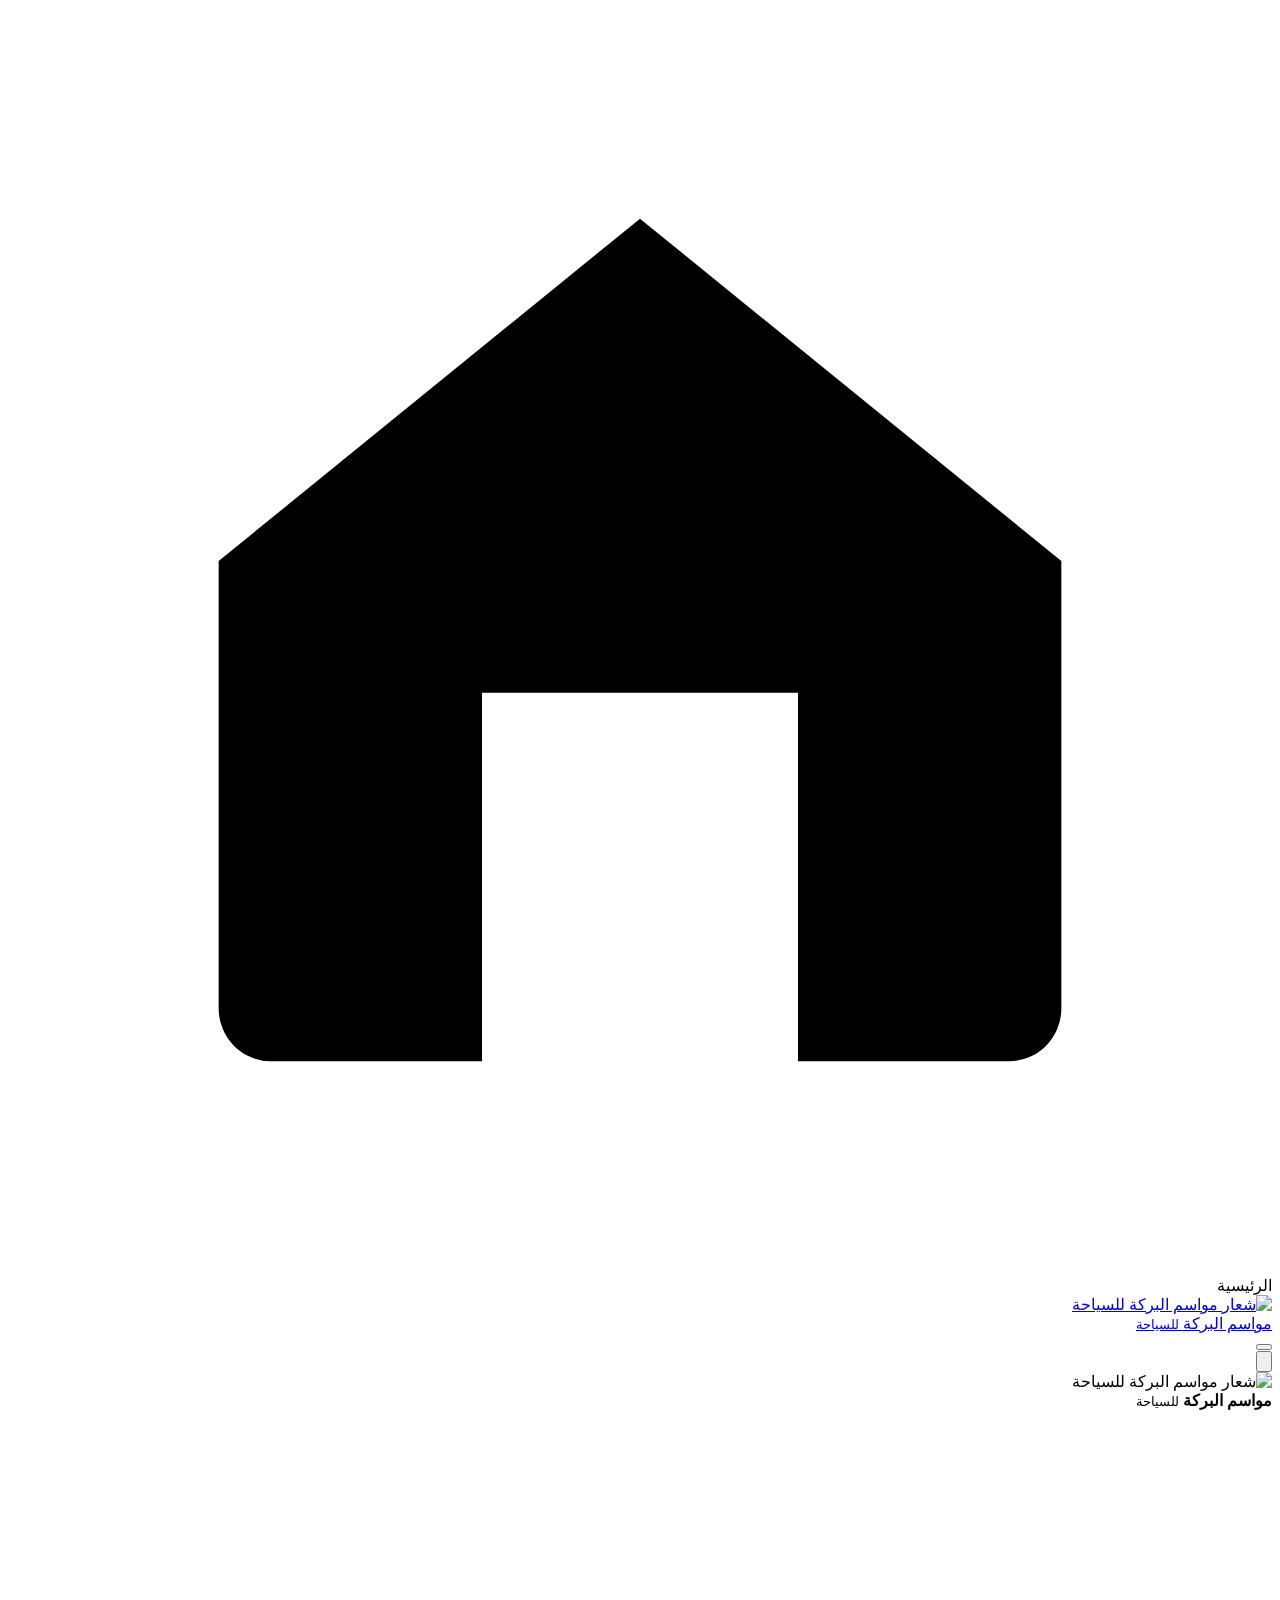
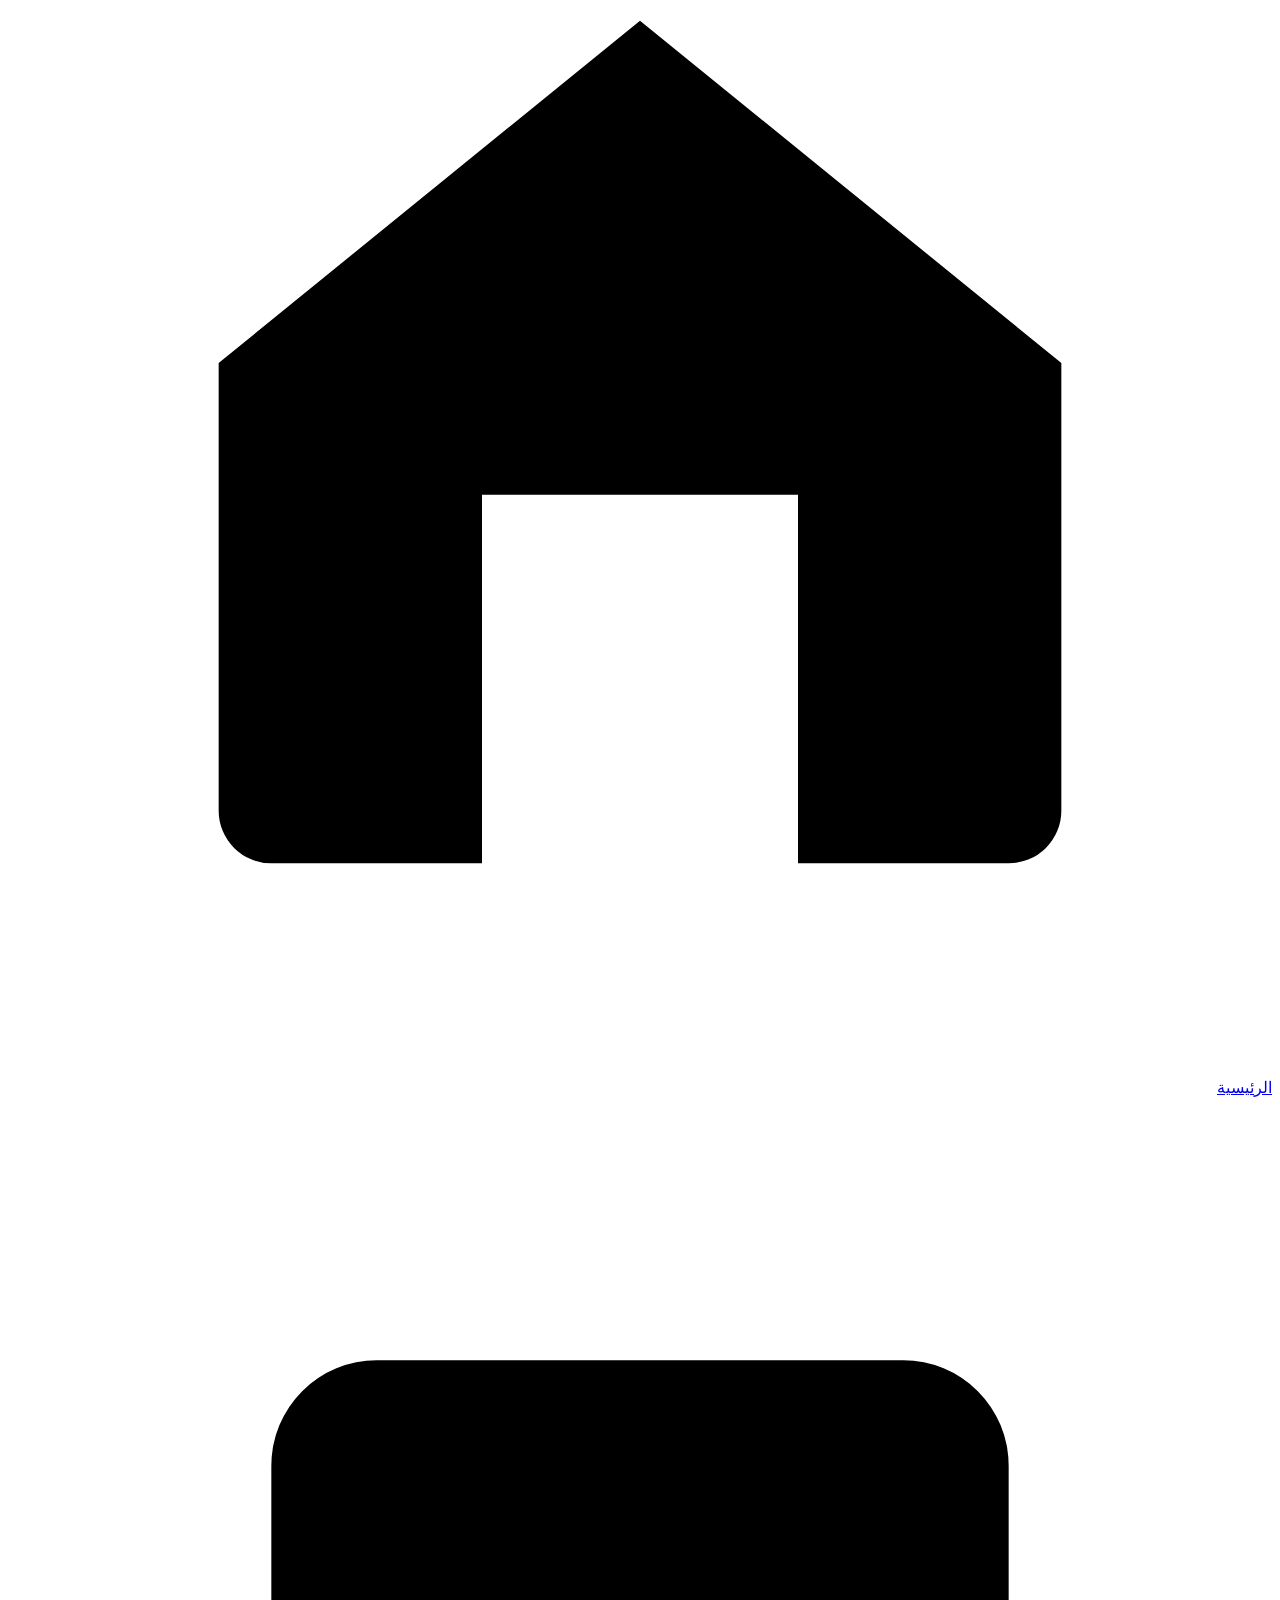
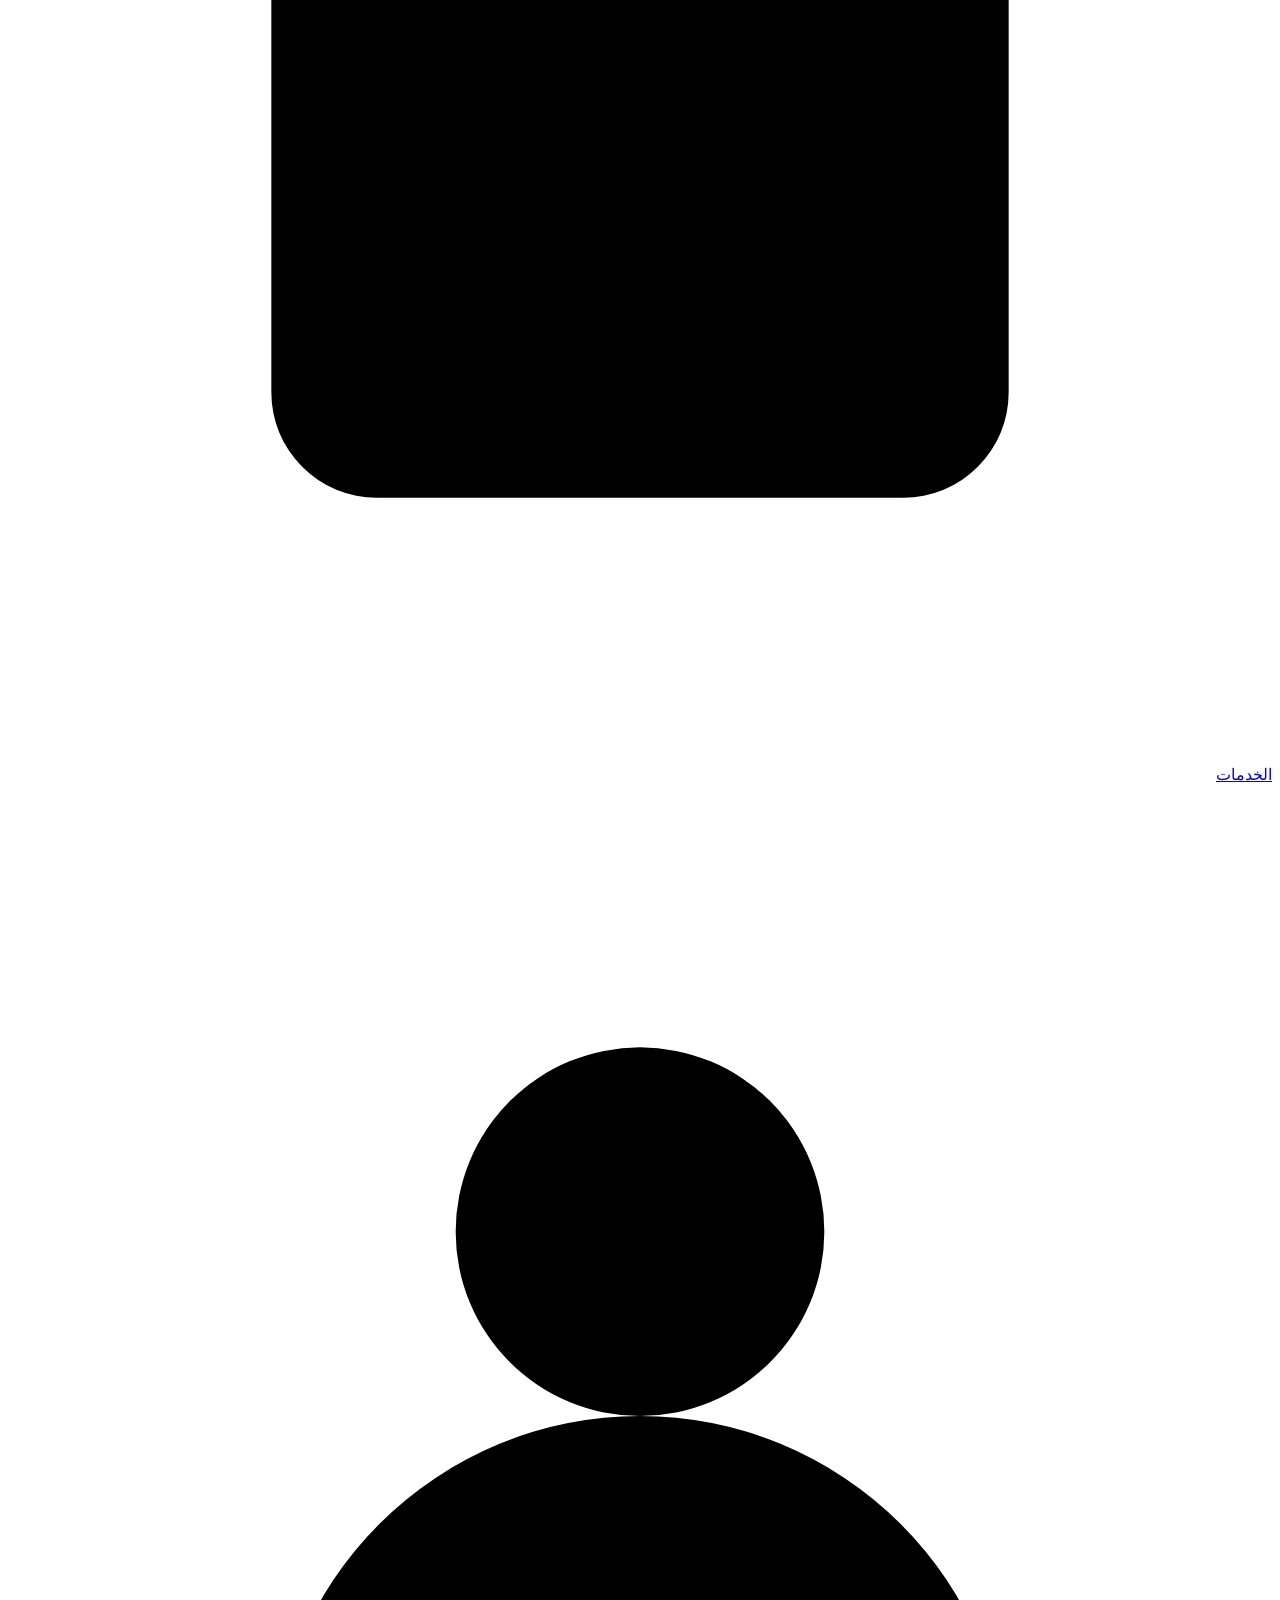
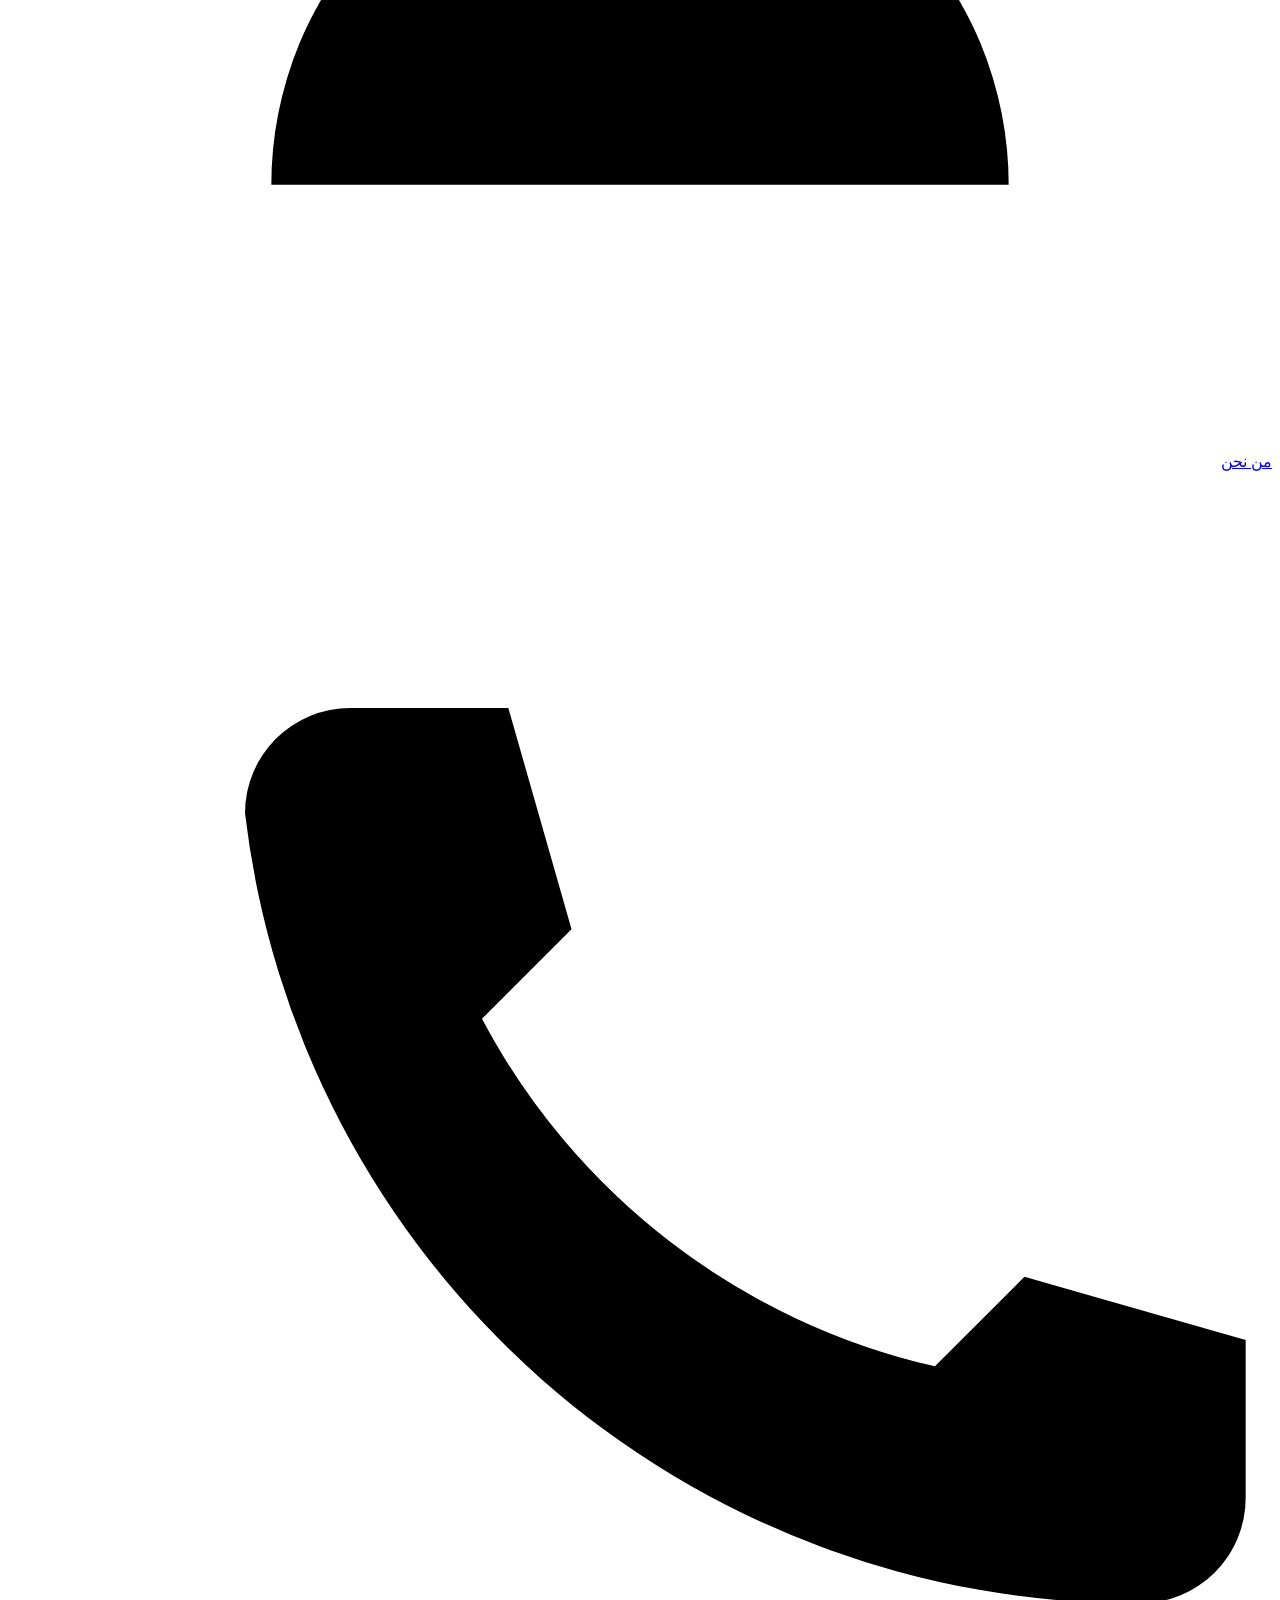
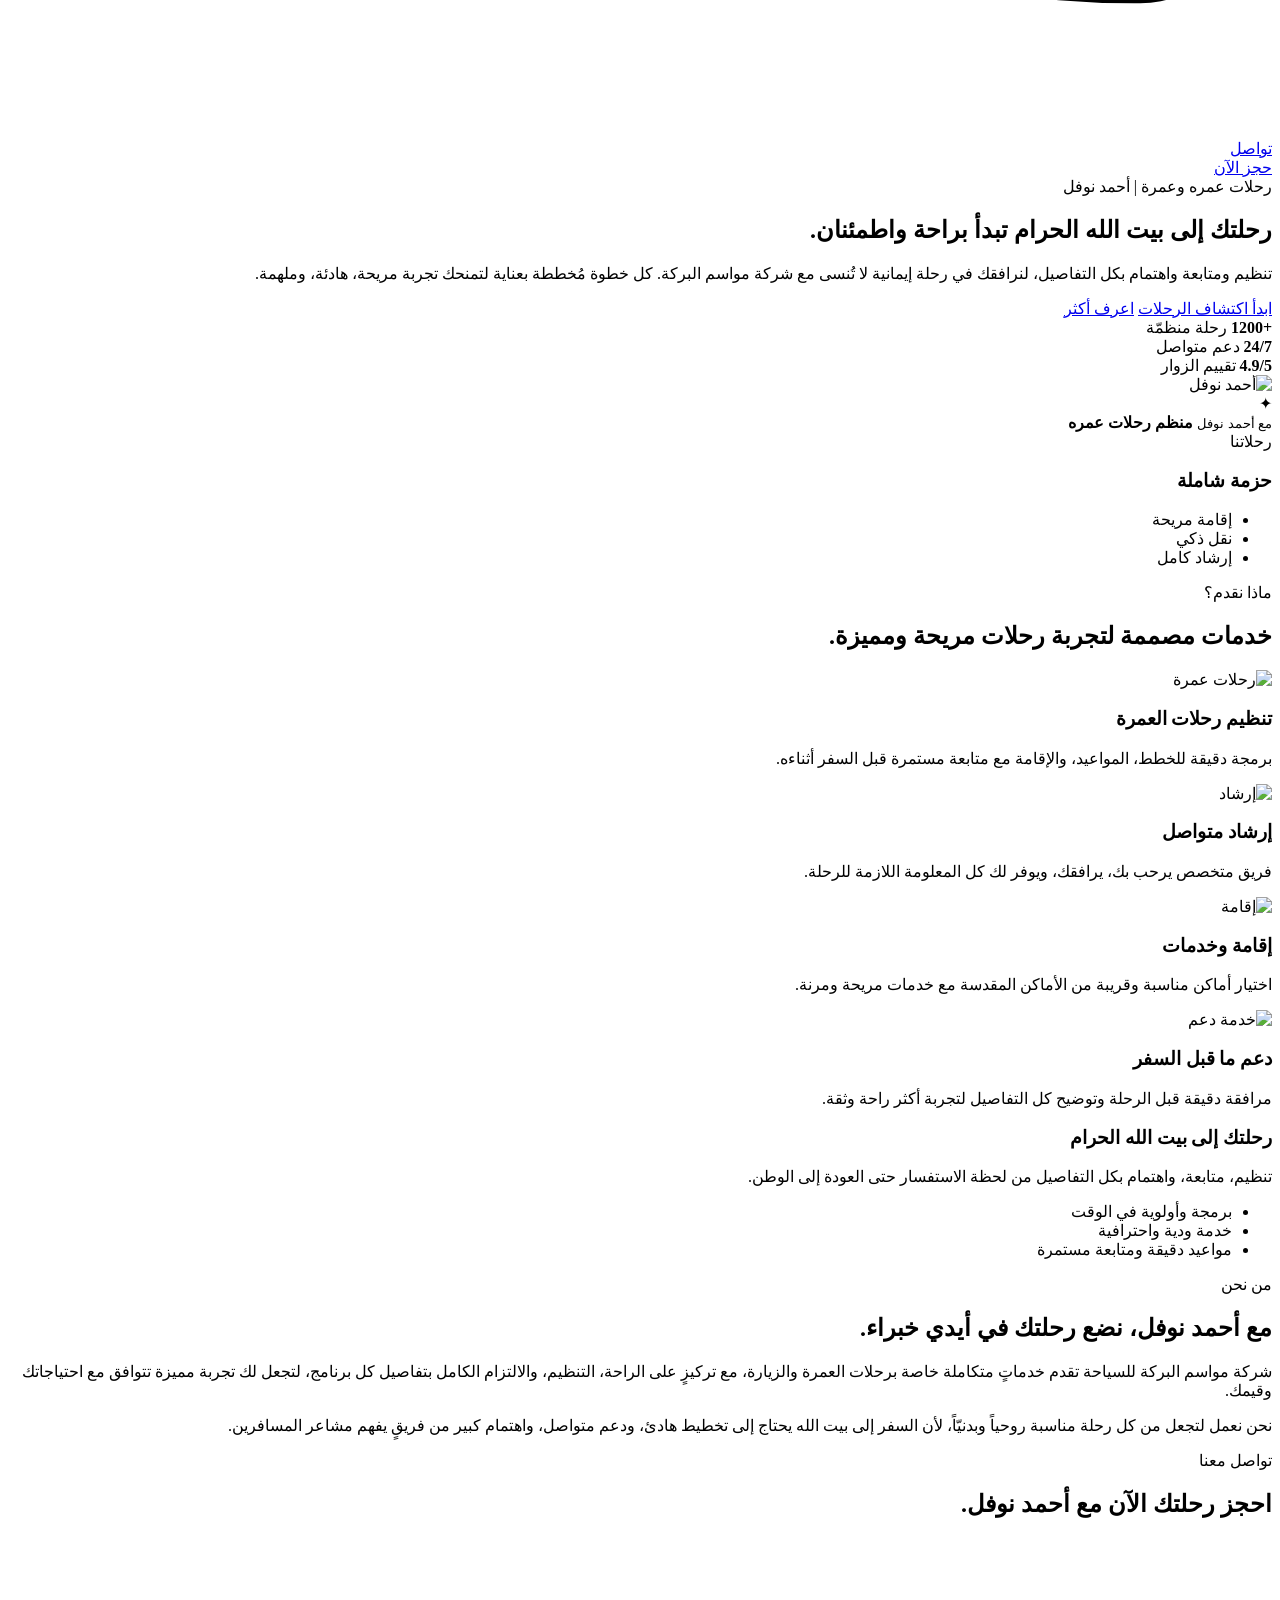
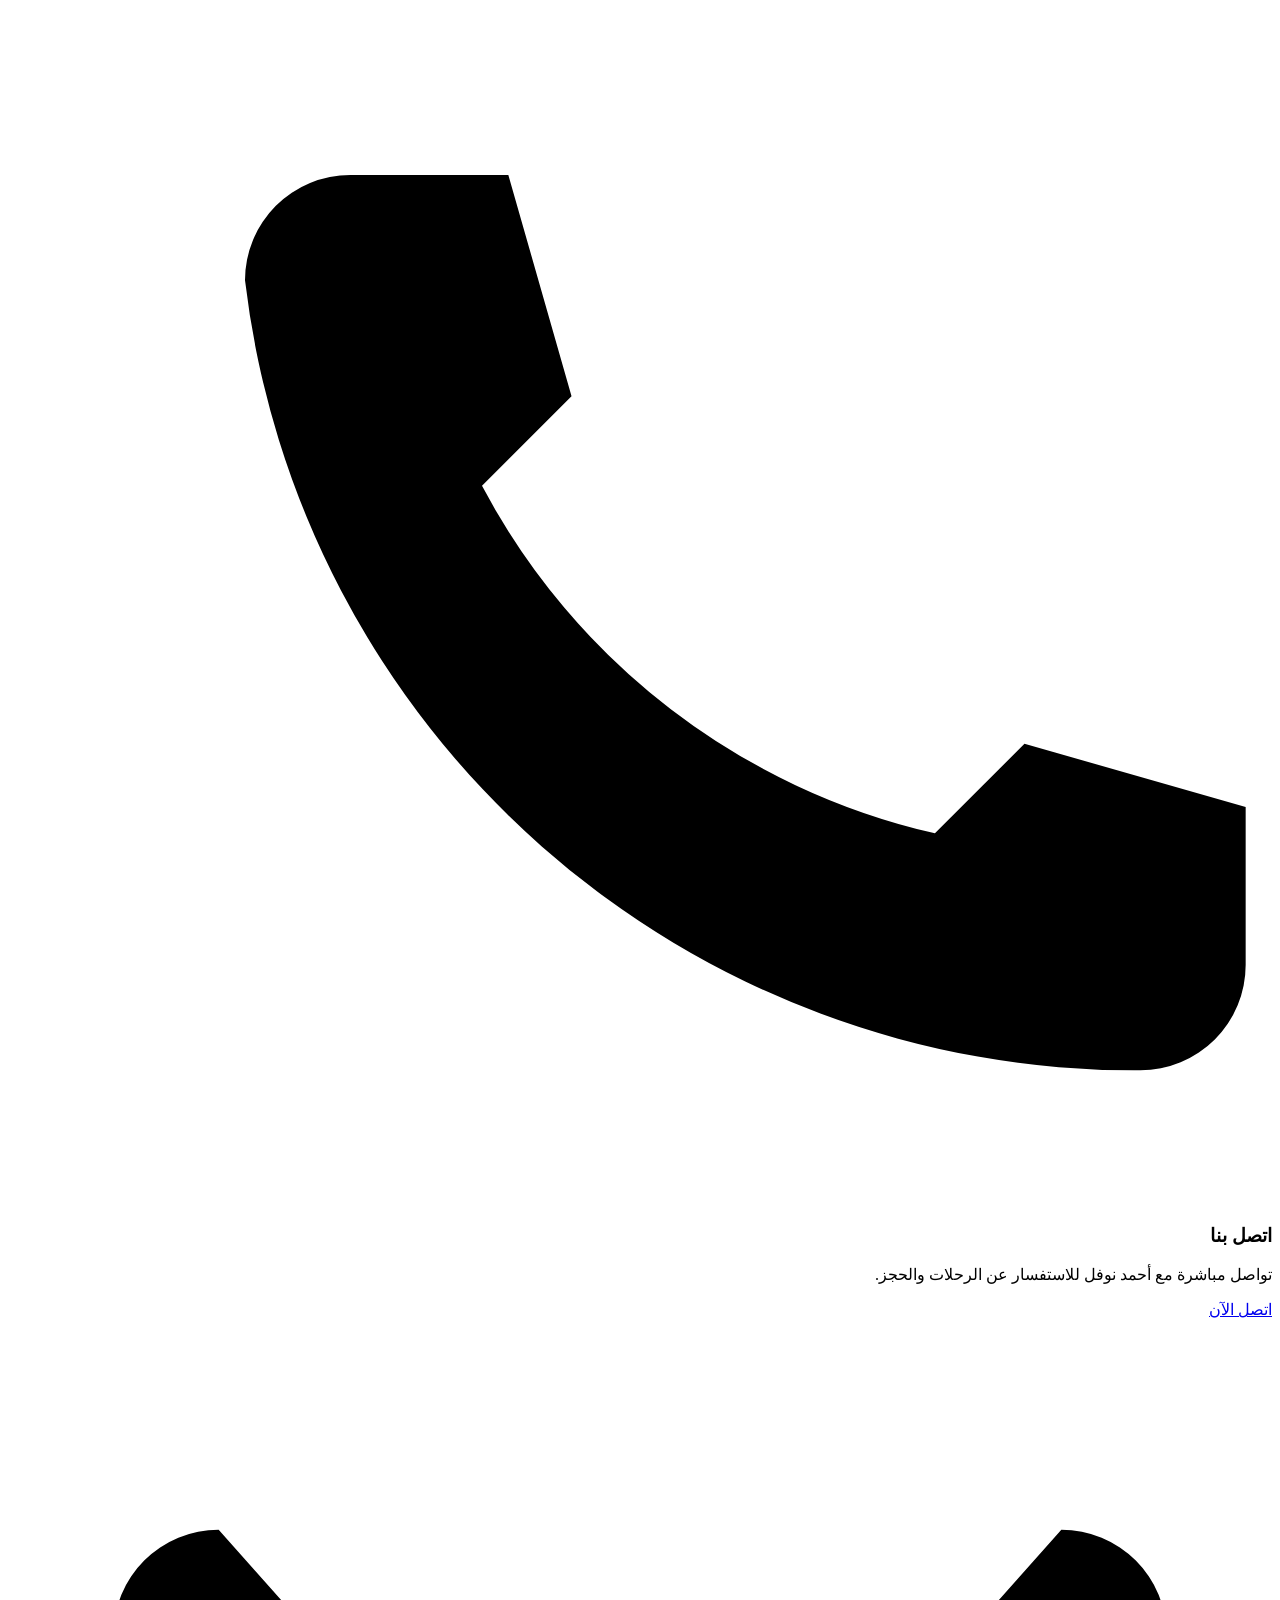
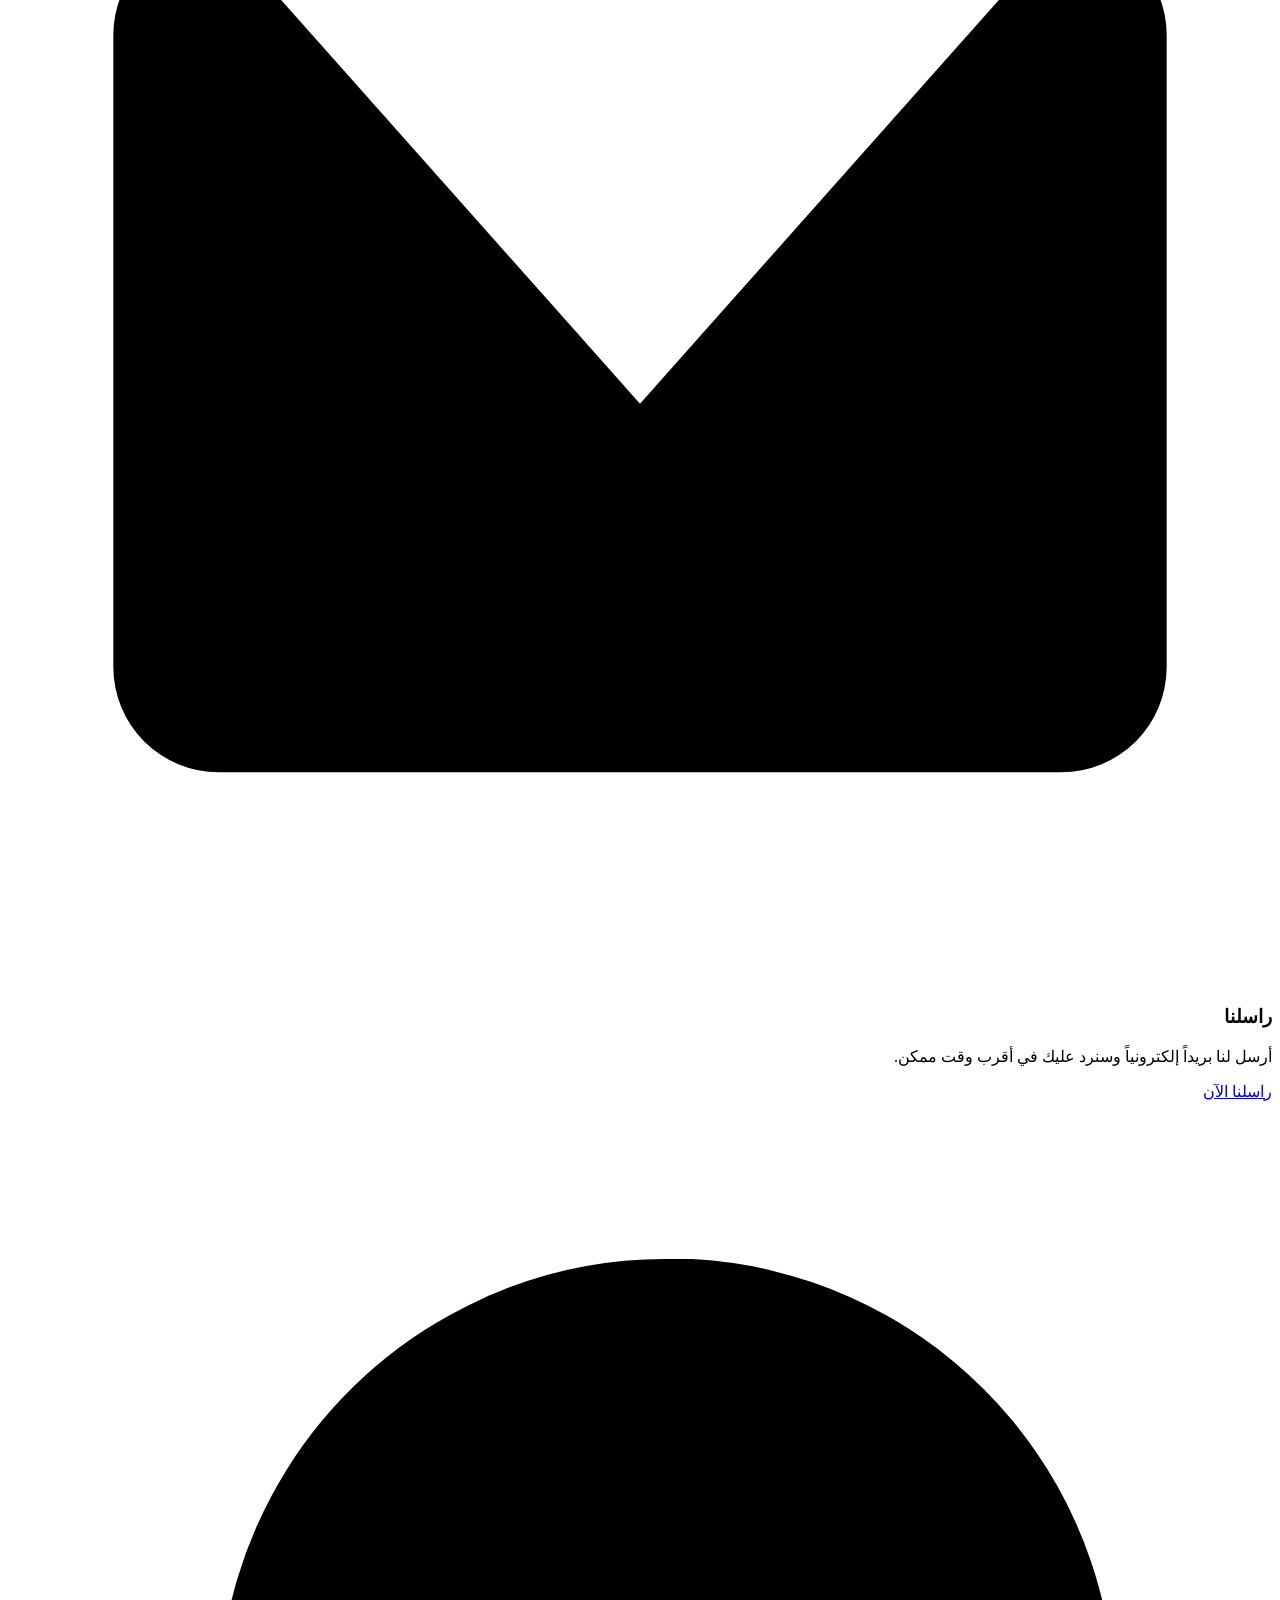
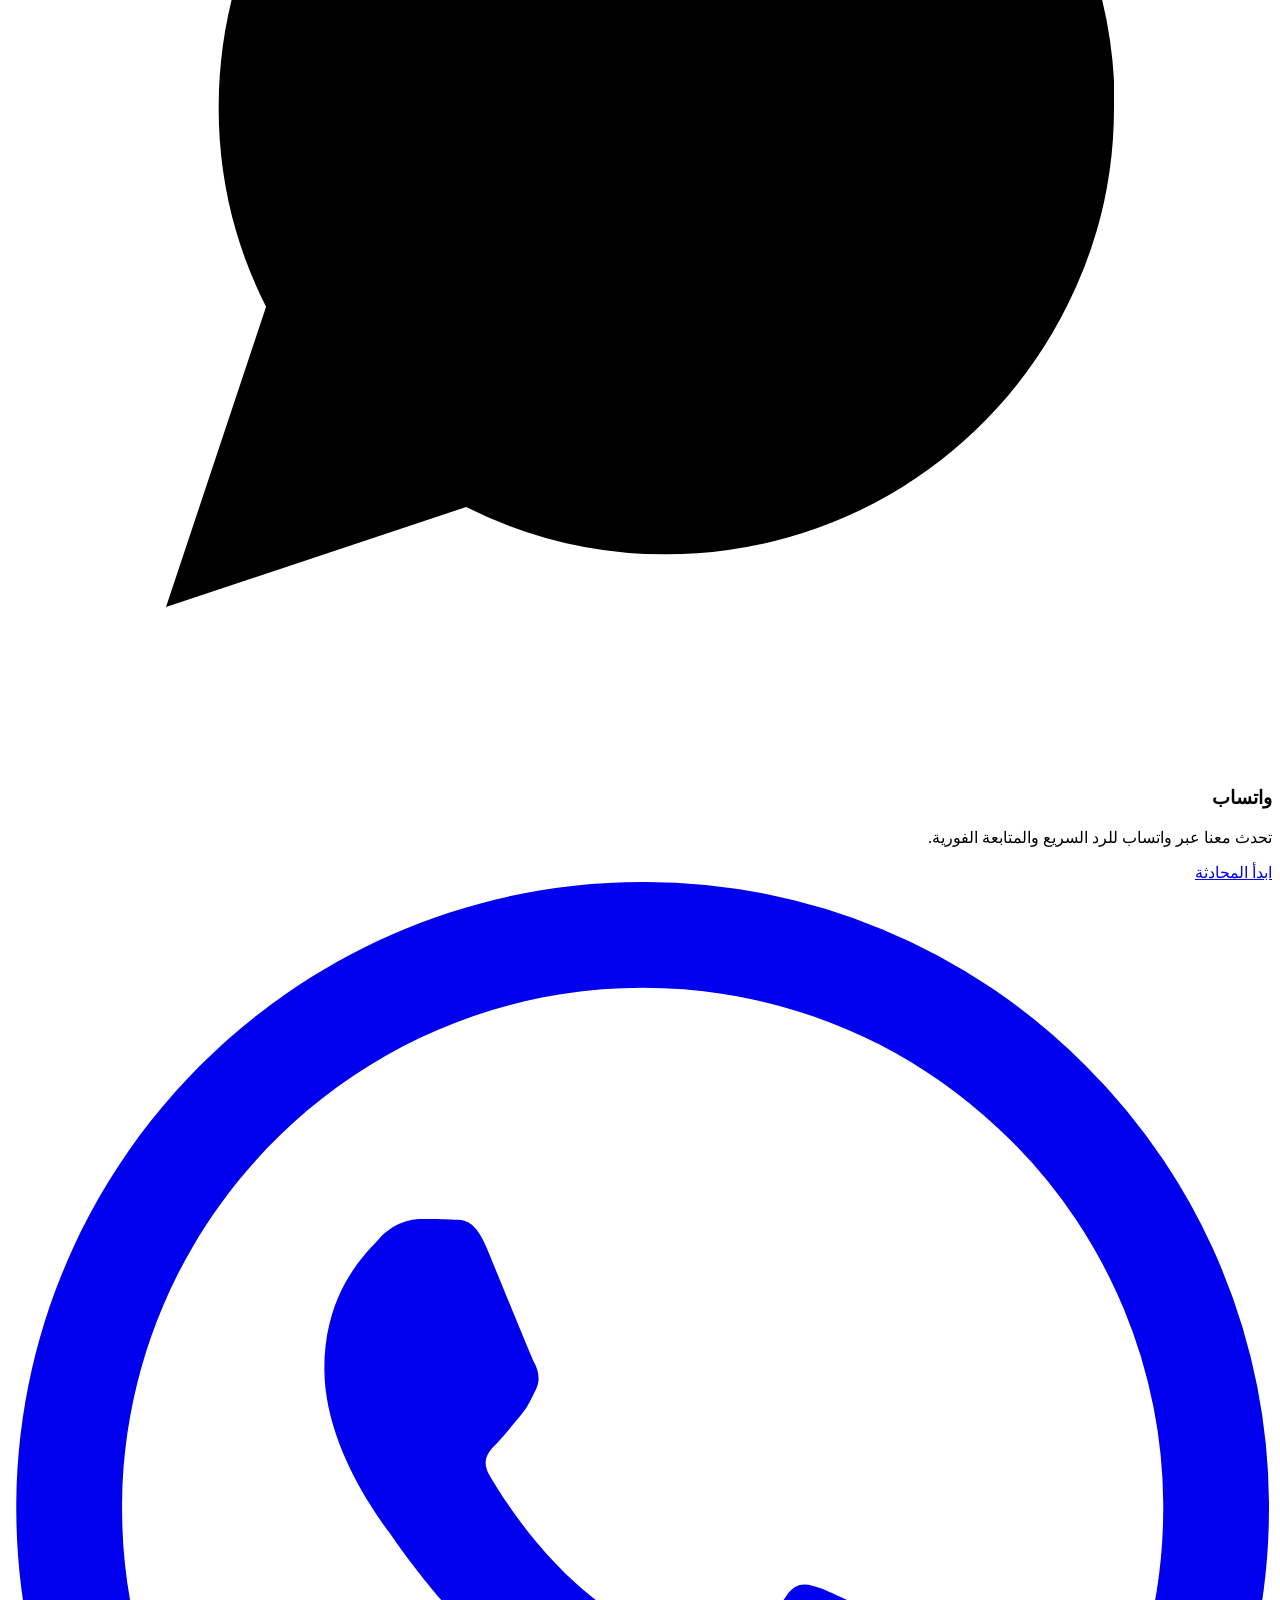
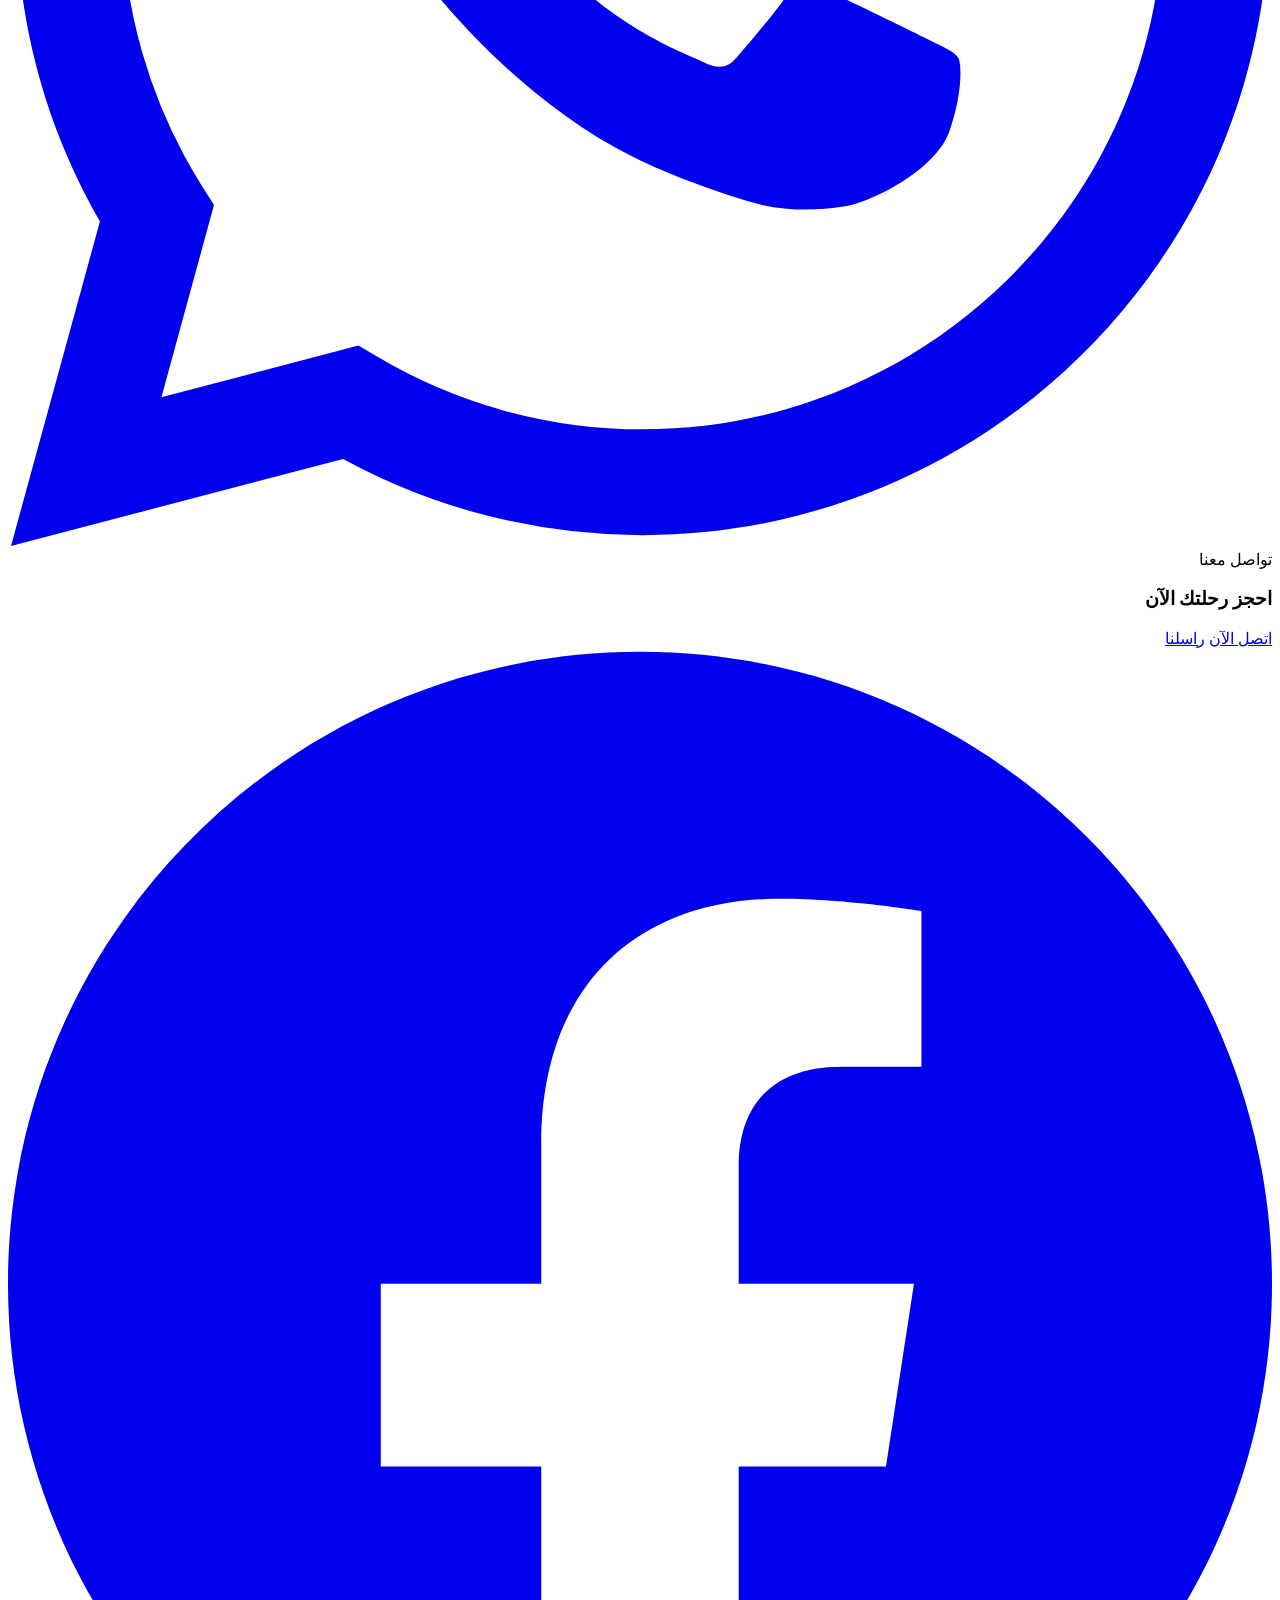
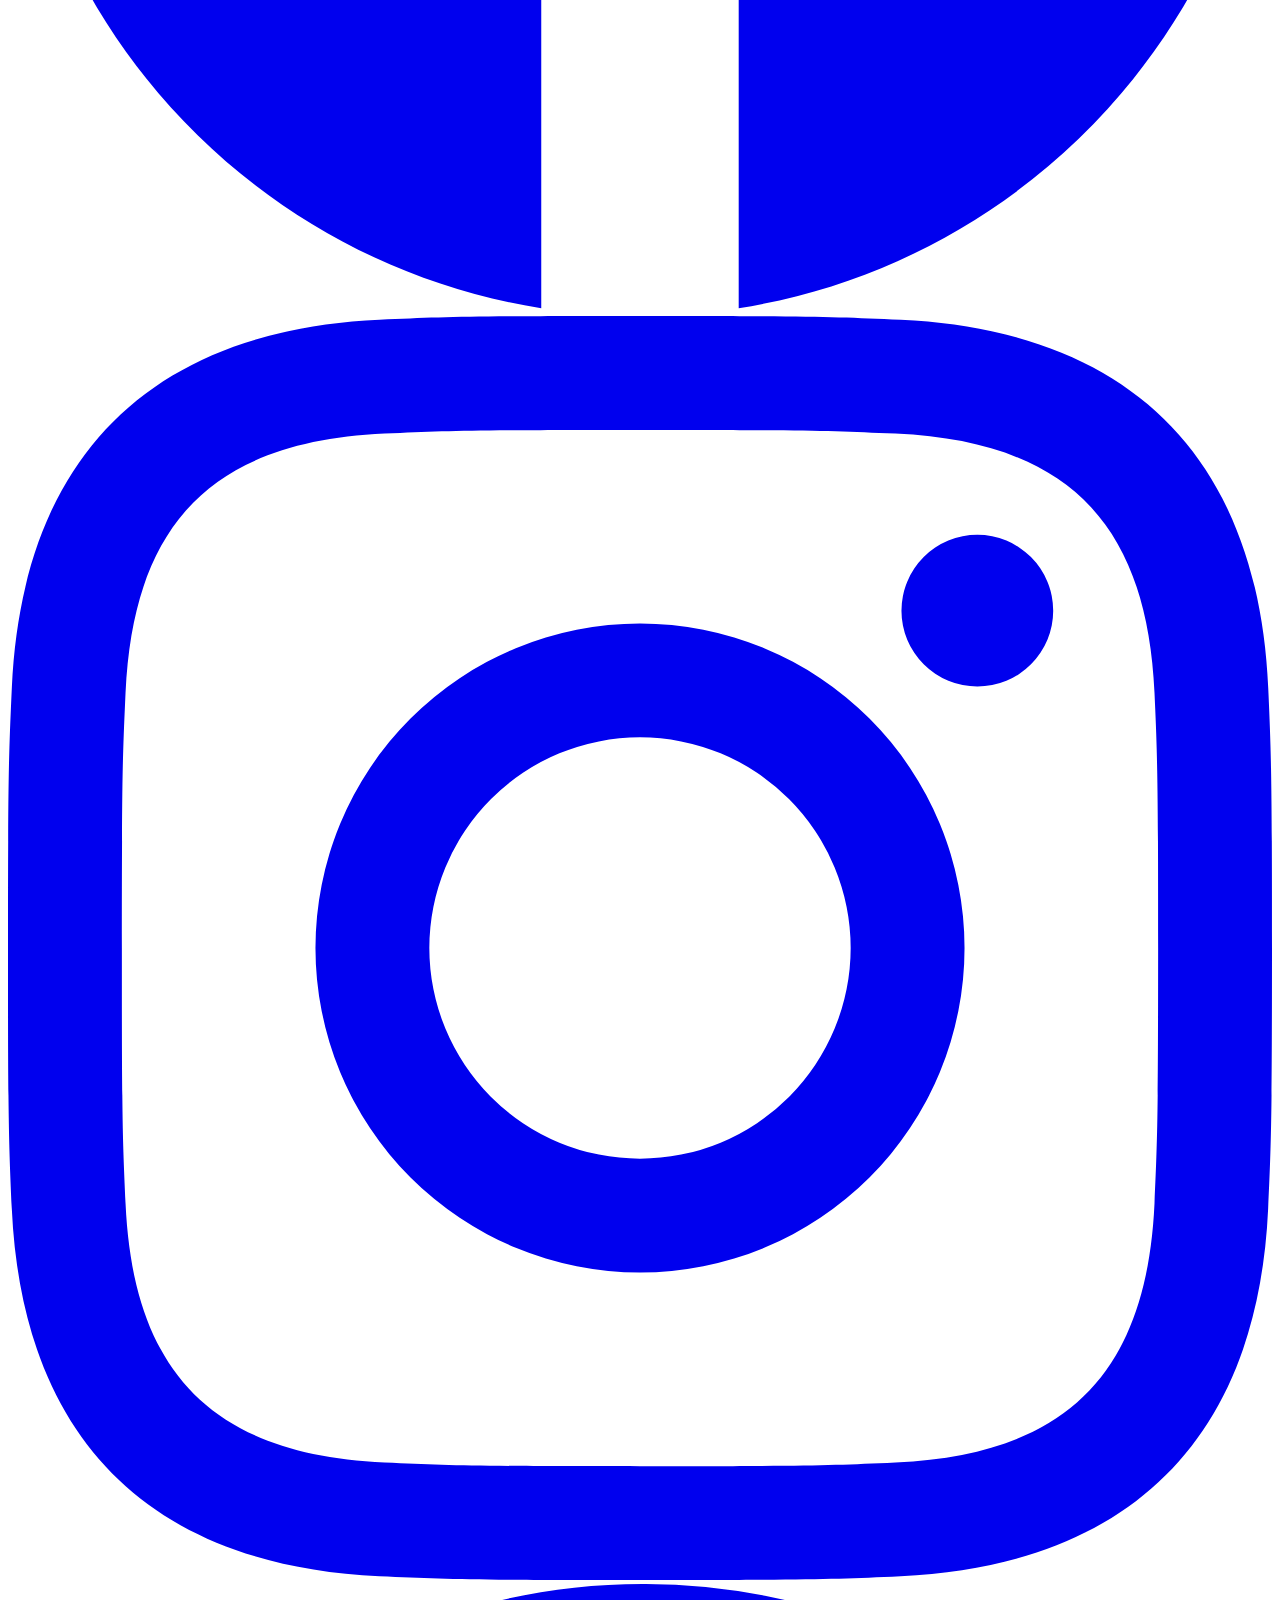
==== index.html @ 9edae33d "Add files via upload" ====
<!DOCTYPE html>
<html lang="ar" dir="rtl">
  <head>
    <meta charset="UTF-8" />
    <meta name="viewport" content="width=device-width, initial-scale=1.0" />
    <meta
      name="description"
      content="أحمد نوفل - تنظيم رحلات عمره وعمرة مع شركة مواسم البركة للسياحة. رحلتك إلى بيت الله الحرام تبدأ براحة واطمئنان."
    />
    <title>أحمد نوفل | مواسم البركة للسياحة</title>
    <link rel="preconnect" href="https://fonts.googleapis.com" />
    <link rel="preconnect" href="https://fonts.gstatic.com" crossorigin />
    <link
      href="https://fonts.googleapis.com/css2?family=Cairo:wght@400;500;600;700;800;900&display=swap"
      rel="stylesheet"
    />
    <link rel="stylesheet" href="css/home.css" />
  </head>
  <body>
    <div class="page-shell">
      <div class="page-topbar" id="pageTopbar">
        <div class="topbar-inner">
          <div class="topbar-left">
            <span class="topbar-page-icon" id="topbarPageIcon">
              <svg viewBox="0 0 24 24"><path d="M4 10.5L12 4l8 6.5V19a1 1 0 0 1-1 1h-4v-7H9v7H5a1 1 0 0 1-1-1v-8.5Z" /></svg>
            </span>
            <span class="topbar-page-name" id="topbarPageName">الرئيسية</span>
          </div>
          <div class="topbar-right">
            <span class="topbar-datetime" id="topbarDatetime"></span>
            <span class="topbar-divider"></span>
            <span class="topbar-greeting" id="topbarGreeting"></span>
          </div>
        </div>
        <div class="topbar-progress" id="topbarProgress"></div>
      </div>
      <header class="site-header">
        <div class="container nav-wrap">
          <a href="#top" class="brand" aria-label="مواسم البركة للسياحة">
            <img src="assets/logo.svg" alt="شعار مواسم البركة للسياحة" />
            <div>
              <span class="brand-name">مواسم البركة</span>
              <small>للسياحة</small>
            </div>
          </a>

          <button class="menu-toggle" aria-label="فتح القائمة" aria-expanded="false">
            <span></span>
            <span></span>
            <span></span>
          </button>

          <nav class="main-nav" aria-label="التنقل الرئيسي">
            <div class="nav-panel-header">
              <button class="nav-close" type="button" aria-label="إغلاق القائمة">
                <svg viewBox="0 0 24 24" aria-hidden="true" focusable="false">
                  <path d="M14.5 5.5L8 12l6.5 6.5" />
                </svg>
              </button>
              <div class="nav-company">
                <img src="assets/logo.svg" alt="شعار مواسم البركة للسياحة" />
                <div>
                  <strong>مواسم البركة</strong>
                  <small>للسياحة</small>
                </div>
              </div>
            </div>

            <div class="nav-links">
              <a href="#top" class="nav-link active">
                <span class="nav-page-icon" aria-hidden="true">
                  <svg viewBox="0 0 24 24"><path d="M4 10.5L12 4l8 6.5V19a1 1 0 0 1-1 1h-4v-7H9v7H5a1 1 0 0 1-1-1v-8.5Z" /></svg>
                </span>
                الرئيسية
              </a>
              <a href="#services" class="nav-link">
                <span class="nav-page-icon" aria-hidden="true">
                  <svg viewBox="0 0 24 24"><path d="M7 5h10a2 2 0 0 1 2 2v10a2 2 0 0 1-2 2H7a2 2 0 0 1-2-2V7a2 2 0 0 1 2-2Zm1 6h8M8 9h8M8 15h6" /></svg>
                </span>
                الخدمات
              </a>
              <a href="#about" class="nav-link">
                <span class="nav-page-icon" aria-hidden="true">
                  <svg viewBox="0 0 24 24"><path d="M12 12a3.5 3.5 0 1 0 0-7 3.5 3.5 0 0 0 0 7Zm-7 7a7 7 0 0 1 14 0" /></svg>
                </span>
                من نحن
              </a>
              <a href="#contact" class="nav-link">
                <span class="nav-page-icon" aria-hidden="true">
                  <svg viewBox="0 0 24 24"><path d="M6.5 4.5h3l1.2 4.2-1.7 1.7A13 13 0 0 0 17.6 17l1.7-1.7 4.2 1.2v3a2 2 0 0 1-2 2A17 17 0 0 1 4.5 6.5a2 2 0 0 1 2-2Z" /></svg>
                </span>
                تواصل
              </a>
            </div>

            <div class="nav-panel-actions">
              <a href="#contact" class="btn btn-primary nav-book-btn">حجز الآن</a>
            </div>
          </nav>
        </div>
      </header>

      <main>
        <section class="hero" id="top">
          <div class="hero-overlay"></div>
          <div class="container hero-grid">
            <div class="hero-copy reveal">
              <span class="eyebrow">رحلات عمره وعمرة | أحمد نوفل</span>
              <h1>رحلتك إلى بيت الله الحرام تبدأ براحة واطمئنان.</h1>
              <p>
                تنظيم ومتابعة واهتمام بكل التفاصيل، لنرافقك في رحلة إيمانية لا تُنسى
                مع شركة مواسم البركة. كل خطوة مُخططة بعناية لتمنحك تجربة مريحة، هادئة، وملهمة.
              </p>

              <div class="cta-row">
                <a href="#services" class="btn btn-primary">ابدأ اكتشاف الرحلات</a>
                <a href="#about" class="btn btn-secondary">اعرف أكثر</a>
              </div>

              <div class="hero-stats">
                <div>
                  <strong>+1200</strong>
                  <span>رحلة منظمّة</span>
                </div>
                <div>
                  <strong>24/7</strong>
                  <span>دعم متواصل</span>
                </div>
                <div>
                  <strong>4.9/5</strong>
                  <span>تقييم الزوار</span>
                </div>
              </div>
            </div>

            <div class="hero-visual reveal">
              <div class="visual-card main-card">
                <img src="images/WhatsApp Image 2026-11-11 at 1.38.07 PM.jpeg" alt="أحمد نوفل" />
                <div class="profile-badge">
                  <span class="badge-icon">✦</span>
                  <div>
                    <small>مع أحمد نوفل</small>
                    <strong>منظم رحلات عمره</strong>
                  </div>
                </div>
              </div>

              <div class="floating-card travel-card">
                <span class="mini-tag">رحلاتنا</span>
                <h3>حزمة شاملة</h3>
                <ul>
                  <li>إقامة مريحة</li>
                  <li>نقل ذكي</li>
                  <li>إرشاد كامل</li>
                </ul>
              </div>
            </div>
          </div>
        </section>

        <section class="services section" id="services">
          <div class="container">
            <div class="section-heading reveal">
              <span class="eyebrow">ماذا نقدم؟</span>
              <h2>خدمات مصممة لتجربة رحلات مريحة ومميزة.</h2>
            </div>

            <div class="cards-grid">
              <article class="info-card reveal">
                <div class="icon-wrap">
                  <img src="assets/icons/plane.svg" alt="رحلات عمرة" />
                </div>
                <h3>تنظيم رحلات العمرة</h3>
                <p>برمجة دقيقة للخطط، المواعيد، والإقامة مع متابعة مستمرة قبل السفر أثناءه.</p>
              </article>

              <article class="info-card reveal">
                <div class="icon-wrap">
                  <img src="assets/icons/guide.svg" alt="إرشاد" />
                </div>
                <h3>إرشاد متواصل</h3>
                <p>فريق متخصص يرحب بك، يرافقك، ويوفر لك كل المعلومة اللازمة للرحلة.</p>
              </article>

              <article class="info-card reveal">
                <div class="icon-wrap">
                  <img src="assets/icons/hotel.svg" alt="إقامة" />
                </div>
                <h3>إقامة وخدمات</h3>
                <p>اختيار أماكن مناسبة وقريبة من الأماكن المقدسة مع خدمات مريحة ومرنة.</p>
              </article>

              <article class="info-card reveal">
                <div class="icon-wrap">
                  <img src="assets/icons/guide.svg" alt="خدمة دعم" />
                </div>
                <h3>دعم ما قبل السفر</h3>
                <p>مرافقة دقيقة قبل الرحلة وتوضيح كل التفاصيل لتجربة أكثر راحة وثقة.</p>
              </article>
            </div>
          </div>
        </section>

        <section class="about section" id="about">
          <div class="container about-grid">
            <div class="about-visual reveal">
              <div class="about-box">
                <h3>رحلتك إلى بيت الله الحرام</h3>
                <p>تنظيم، متابعة، واهتمام بكل التفاصيل من لحظة الاستفسار حتى العودة إلى الوطن.</p>
                <ul>
                  <li>برمجة وأولوية في الوقت</li>
                  <li>خدمة ودية واحترافية</li>
                  <li>مواعيد دقيقة ومتابعة مستمرة</li>
                </ul>
              </div>
            </div>

            <div class="about-copy reveal">
              <span class="eyebrow">من نحن</span>
              <h2>مع أحمد نوفل، نضع رحلتك في أيدي خبراء.</h2>
              <p>
                شركة مواسم البركة للسياحة تقدم خدماتٍ متكاملة خاصة برحلات العمرة والزيارة، مع
                تركيزٍ على الراحة، التنظيم، والالتزام الكامل بتفاصيل كل برنامج، لتجعل لك
                تجربة مميزة تتوافق مع احتياجاتك وقيمك.
              </p>
              <p>
                نحن نعمل لتجعل من كل رحلة مناسبة روحياً وبدنيّاً، لأن السفر إلى بيت الله
                يحتاج إلى تخطيط هادئ، ودعم متواصل، واهتمام كبير من فريقٍ يفهم مشاعر المسافرين.
              </p>
            </div>
          </div>
        </section>

        <section class="contact section" id="contact">
          <div class="container">
            <div class="section-heading reveal">
              <span class="eyebrow">تواصل معنا</span>
              <h2>احجز رحلتك الآن مع أحمد نوفل.</h2>
            </div>

            <div class="contact-grid reveal">
              <div class="contact-card">
                <div class="contact-icon">
                  <svg viewBox="0 0 24 24"><path d="M6.5 4.5h3l1.2 4.2-1.7 1.7A13 13 0 0 0 17.6 17l1.7-1.7 4.2 1.2v3a2 2 0 0 1-2 2A17 17 0 0 1 4.5 6.5a2 2 0 0 1 2-2Z" /></svg>
                </div>
                <h3>اتصل بنا</h3>
                <p>تواصل مباشرة مع أحمد نوفل للاستفسار عن الرحلات والحجز.</p>
                <a href="tel:+966500000000" class="btn btn-primary">اتصل الآن</a>
              </div>

              <div class="contact-card">
                <div class="contact-icon">
                  <svg viewBox="0 0 24 24"><path d="M4 4h16a2 2 0 0 1 2 2v12a2 2 0 0 1-2 2H4a2 2 0 0 1-2-2V6a2 2 0 0 1 2-2Zm0 0 8 9 8-9" /></svg>
                </div>
                <h3>راسلنا</h3>
                <p>أرسل لنا بريداً إلكترونياً وسنرد عليك في أقرب وقت ممكن.</p>
                <a href="mailto:info@tamimah-travel.com" class="btn btn-secondary">راسلنا الآن</a>
              </div>

              <div class="contact-card">
                <div class="contact-icon">
                  <svg viewBox="0 0 24 24"><path d="M21 11.5a8.38 8.38 0 0 1-.9 3.8 8.5 8.5 0 0 1-7.6 4.7 8.38 8.38 0 0 1-3.8-.9L3 21l1.9-5.7a8.38 8.38 0 0 1-.9-3.8 8.5 8.5 0 0 1 4.7-7.6 8.38 8.38 0 0 1 3.8-.9h.5a8.48 8.48 0 0 1 8 8v.5Z" /></svg>
                </div>
                <h3>واتساب</h3>
                <p>تحدث معنا عبر واتساب للرد السريع والمتابعة الفورية.</p>
                <a href="https://wa.me/966500000000" class="btn btn-primary">ابدأ المحادثة</a>
              </div>
            </div>
          </div>
        </section>
      </main>

      <div class="whatsapp-float">
        <a href="https://wa.me/201063256596" target="_blank" rel="noopener" aria-label="تواصل عبر واتساب">
          <span class="wa-pulse"></span>
          <svg viewBox="0 0 24 24" fill="currentColor"><path d="M17.472 14.382c-.297-.149-1.758-.867-2.03-.967-.273-.099-.471-.148-.67.15-.197.297-.767.966-.94 1.164-.173.199-.347.223-.644.075-.297-.15-1.255-.463-2.39-1.475-.883-.788-1.48-1.761-1.653-2.059-.173-.297-.018-.458.13-.606.134-.133.298-.347.446-.52.149-.174.198-.298.298-.497.099-.198.05-.371-.025-.52-.075-.149-.669-1.612-.916-2.207-.242-.579-.487-.5-.669-.51-.173-.008-.371-.01-.57-.01-.198 0-.52.074-.792.372-.272.297-1.04 1.016-1.04 2.479 0 1.462 1.065 2.875 1.213 3.074.149.198 2.096 3.2 5.077 4.487.709.306 1.262.489 1.694.625.712.227 1.36.195 1.871.118.571-.085 1.758-.719 2.006-1.413.248-.694.248-1.289.173-1.413-.074-.124-.272-.198-.57-.347m-5.421 7.403h-.004a9.87 9.87 0 0 1-5.031-1.378l-.361-.214-3.741.982.998-3.648-.235-.374a9.86 9.86 0 0 1-1.51-5.26c.001-5.45 4.436-9.884 9.888-9.884 2.64 0 5.122 1.03 6.988 2.898a9.825 9.825 0 0 1 2.893 6.994c-.003 5.45-4.437 9.884-9.885 9.884m8.413-18.297A11.815 11.815 0 0 0 12.05 0C5.495 0 .16 5.335.157 11.892c0 2.096.547 4.142 1.588 5.945L.057 24l6.305-1.654a11.882 11.882 0 0 0 5.683 1.448h.005c6.554 0 11.89-5.335 11.893-11.893a11.821 11.821 0 0 0-3.48-8.413Z"/></svg>

        </a>
      </div>

      <footer class="site-footer">
        <div class="container footer-wrap">
          <div>
            <span class="eyebrow">تواصل معنا</span>
            <h3>احجز رحلتك الآن</h3>
          </div>

          <div class="footer-actions">
            <a href="tel:+966500000000" class="btn btn-primary">اتصل الآن</a>
            <a href="mailto:info@tamimah-travel.com" class="btn btn-secondary">راسلنا</a>
          </div>
        </div>

        <div class="container footer-bottom">
          <div class="footer-social">
            <a href="https://www.facebook.com/share/1FF1sSCz5y/" target="_blank" rel="noopener" aria-label="فيسبوك">
              <svg viewBox="0 0 24 24" fill="currentColor"><path d="M24 12.073c0-6.627-5.373-12-12-12s-12 5.373-12 12c0 5.99 4.388 10.954 10.125 11.854v-8.385H7.078v-3.47h3.047V9.43c0-3.007 1.792-4.669 4.533-4.669 1.312 0 2.686.235 2.686.235v2.953H15.83c-1.491 0-1.956.925-1.956 1.874v2.25h3.328l-.532 3.47h-2.796v8.385C19.612 23.027 24 18.062 24 12.073z"/></svg>
            </a>
            <a href="https://www.instagram.com/nofal8811" target="_blank" rel="noopener" aria-label="إنستغرام">
              <svg viewBox="0 0 24 24" fill="currentColor"><path d="M12 2.163c3.204 0 3.584.012 4.85.07 3.252.148 4.771 1.691 4.919 4.919.058 1.265.069 1.645.069 4.849 0 3.205-.012 3.584-.069 4.849-.149 3.225-1.664 4.771-4.919 4.919-1.266.058-1.644.07-4.85.07-3.204 0-3.584-.012-4.849-.07-3.26-.149-4.771-1.699-4.919-4.92-.058-1.265-.07-1.644-.07-4.849 0-3.204.013-3.583.07-4.849.149-3.227 1.664-4.771 4.919-4.919 1.266-.057 1.645-.069 4.849-.069zM12 0C8.741 0 8.333.014 7.053.072 2.695.272.273 2.69.073 7.052.014 8.333 0 8.741 0 12c0 3.259.014 3.668.072 4.948.2 4.358 2.618 6.78 6.98 6.98C8.333 23.986 8.741 24 12 24c3.259 0 3.668-.014 4.948-.072 4.354-.2 6.782-2.618 6.979-6.98.059-1.28.073-1.689.073-4.948 0-3.259-.014-3.667-.072-4.947-.196-4.354-2.617-6.78-6.979-6.98C15.668.014 15.259 0 12 0zm0 5.838a6.162 6.162 0 1 0 0 12.324 6.162 6.162 0 0 0 0-12.324zM12 16a4 4 0 1 1 0-8 4 4 0 0 1 0 8zm6.406-11.845a1.44 1.44 0 1 0 0 2.881 1.44 1.44 0 0 0 0-2.881z"/></svg>
            </a>
            <a href="https://wa.me/201063256596" target="_blank" rel="noopener" aria-label="واتساب">
              <svg viewBox="0 0 24 24" fill="currentColor"><path d="M17.472 14.382c-.297-.149-1.758-.867-2.03-.967-.273-.099-.471-.148-.67.15-.197.297-.767.966-.94 1.164-.173.199-.347.223-.644.075-.297-.15-1.255-.463-2.39-1.475-.883-.788-1.48-1.761-1.653-2.059-.173-.297-.018-.458.13-.606.134-.133.298-.347.446-.52.149-.174.198-.298.298-.497.099-.198.05-.371-.025-.52-.075-.149-.669-1.612-.916-2.207-.242-.579-.487-.5-.669-.51-.173-.008-.371-.01-.57-.01-.198 0-.52.074-.792.372-.272.297-1.04 1.016-1.04 2.479 0 1.462 1.065 2.875 1.213 3.074.149.198 2.096 3.2 5.077 4.487.709.306 1.262.489 1.694.625.712.227 1.36.195 1.871.118.571-.085 1.758-.719 2.006-1.413.248-.694.248-1.289.173-1.413-.074-.124-.272-.198-.57-.347m-5.421 7.403h-.004a9.87 9.87 0 0 1-5.031-1.378l-.361-.214-3.741.982.998-3.648-.235-.374a9.86 9.86 0 0 1-1.51-5.26c.001-5.45 4.436-9.884 9.888-9.884 2.64 0 5.122 1.03 6.988 2.898a9.825 9.825 0 0 1 2.893 6.994c-.003 5.45-4.437 9.884-9.885 9.884m8.413-18.297A11.815 11.815 0 0 0 12.05 0C5.495 0 .16 5.335.157 11.892c0 2.096.547 4.142 1.588 5.945L.057 24l6.305-1.654a11.882 11.882 0 0 0 5.683 1.448h.005c6.554 0 11.89-5.335 11.893-11.893a11.821 11.821 0 0 0-3.48-8.413Z"/></svg>
            </a>
          </div>
          <p>© <span id="year"></span> مواسم البركة للسياحة. جميع الحقوق محفوظة.</p>
        </div>
      </footer>
    </div>

    <script src="js/home.js"></script>
  </body>
</html>
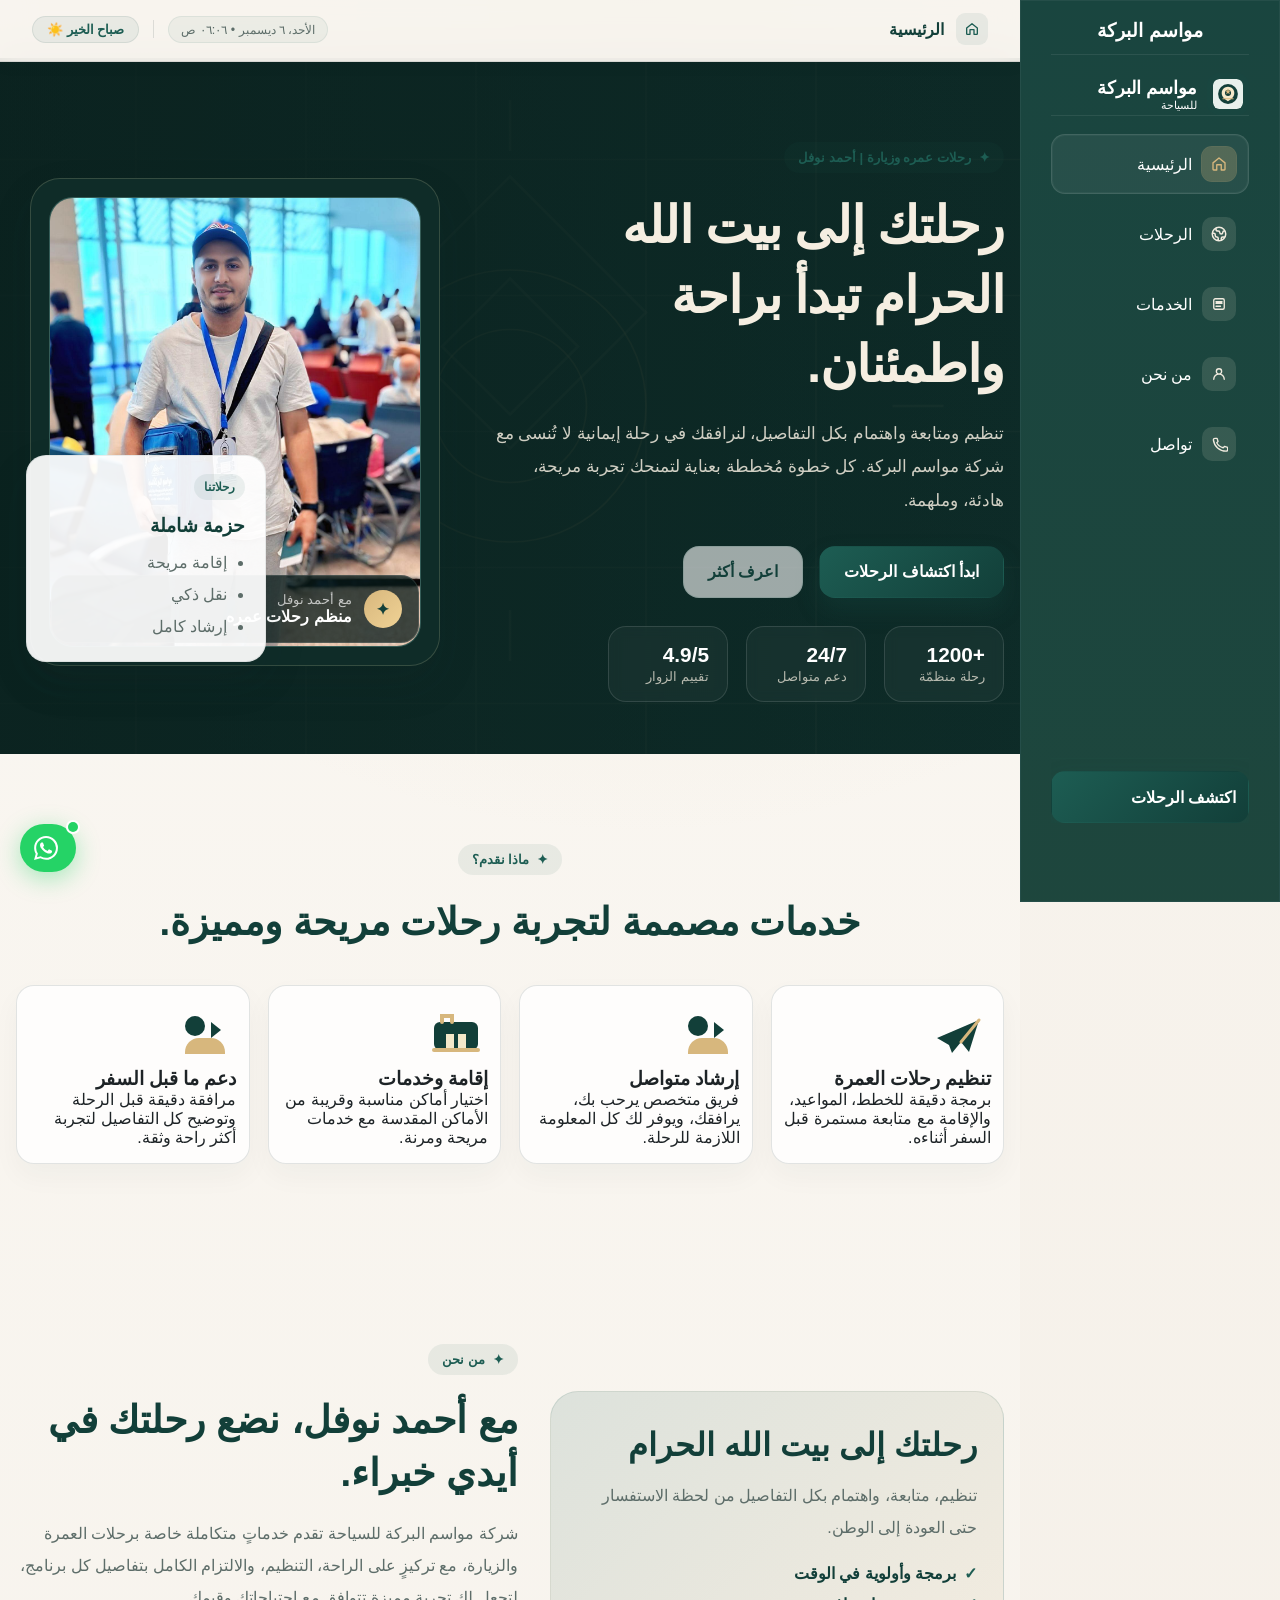
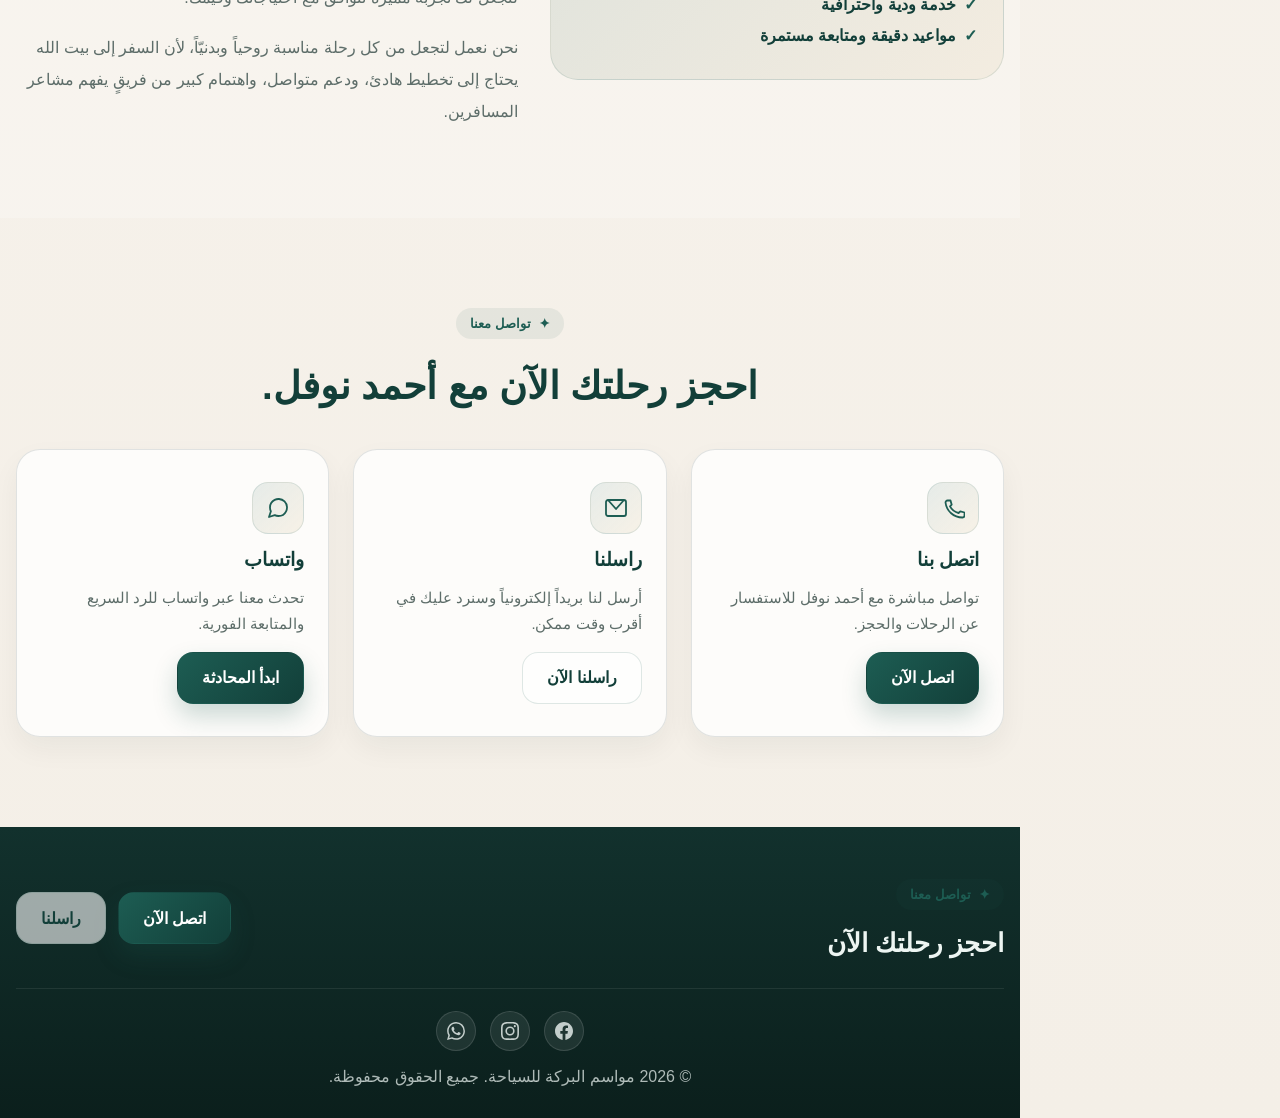
==== commit 57bdeea8: "Add files via upload" ====
--- a/index.html
+++ b/index.html
@@ -73,6 +73,12 @@
                 </span>
                 الرئيسية
               </a>
+              <a href="trips.html" class="nav-link">
+                <span class="nav-page-icon" aria-hidden="true">
+                  <svg viewBox="0 0 24 24"><path d="M3.055 11H5a2 2 0 0 1 2 2v1a2 2 0 0 0 2 2 2 2 0 0 1 2 2v2.945M8 3.935V5.5A2.5 2.5 0 0 0 10.5 8h.5a2 2 0 0 1 2 2 2 2 0 1 0 4 0 2 2 0 0 1 2-2h1.064M15 20.488V18a2 2 0 0 1 2-2h3.064M21 12a9 9 0 1 1-18 0 9 9 0 0 1 18 0Z" fill="none" stroke="currentColor" stroke-width="2" stroke-linecap="round" stroke-linejoin="round"/></svg>
+                </span>
+                الرحلات
+              </a>
               <a href="#services" class="nav-link">
                 <span class="nav-page-icon" aria-hidden="true">
                   <svg viewBox="0 0 24 24"><path d="M7 5h10a2 2 0 0 1 2 2v10a2 2 0 0 1-2 2H7a2 2 0 0 1-2-2V7a2 2 0 0 1 2-2Zm1 6h8M8 9h8M8 15h6" /></svg>
@@ -94,7 +100,7 @@
             </div>
 
             <div class="nav-panel-actions">
-              <a href="#contact" class="btn btn-primary nav-book-btn">حجز الآن</a>
+              <a href="trips.html" class="btn btn-primary nav-book-btn">اكتشف الرحلات</a>
             </div>
           </nav>
         </div>
@@ -105,7 +111,7 @@
           <div class="hero-overlay"></div>
           <div class="container hero-grid">
             <div class="hero-copy reveal">
-              <span class="eyebrow">رحلات عمره وعمرة | أحمد نوفل</span>
+              <span class="eyebrow">رحلات عمره وزيارة | أحمد نوفل</span>
               <h1>رحلتك إلى بيت الله الحرام تبدأ براحة واطمئنان.</h1>
               <p>
                 تنظيم ومتابعة واهتمام بكل التفاصيل، لنرافقك في رحلة إيمانية لا تُنسى
@@ -113,7 +119,7 @@
               </p>
 
               <div class="cta-row">
-                <a href="#services" class="btn btn-primary">ابدأ اكتشاف الرحلات</a>
+                <a href="trips.html" class="btn btn-primary">ابدأ اكتشاف الرحلات</a>
                 <a href="#about" class="btn btn-secondary">اعرف أكثر</a>
               </div>
 
--- a/css/home.css
+++ b/css/home.css
@@ -0,0 +1,1825 @@
+:root {
+  --bg: #f8f5ef;
+  --bg-strong: #f1ebdf;
+  --panel: rgba(255, 255, 255, 0.8);
+  --card: #ffffff;
+  --primary: #1d5d53;
+  --primary-deep: #123f39;
+  --secondary: #d7b77d;
+  --secondary-soft: #f3e3be;
+  --text: #1d2326;
+  --muted: #5d6d69;
+  --line: rgba(20, 45, 43, 0.12);
+  --shadow: 0 18px 42px rgba(17, 43, 39, 0.12);
+  --radius-lg: 28px;
+  --radius-md: 18px;
+  --radius-sm: 12px;
+  --container: 1180px;
+}
+
+* {
+  box-sizing: border-box;
+  margin: 0;
+  padding: 0;
+}
+
+html {
+  scroll-behavior: smooth;
+}
+
+body {
+  font-family: "Cairo", sans-serif;
+  background:
+    radial-gradient(circle at top, rgba(214, 182, 125, 0.2), transparent 30%),
+    linear-gradient(180deg, #f8f4ee 0%, #f4efe7 100%);
+  color: var(--text);
+}
+
+body.nav-open {
+  overflow: hidden;
+  touch-action: none;
+}
+
+img {
+  max-width: 100%;
+  display: block;
+}
+
+a {
+  text-decoration: none;
+  color: inherit;
+}
+
+button {
+  font: inherit;
+}
+
+.page-shell {
+  min-height: 100vh;
+  overflow-x: hidden;
+}
+
+.container {
+  width: min(var(--container), calc(100% - 32px));
+  margin: 0 auto;
+}
+
+.section {
+  padding: 90px 0;
+}
+
+.eyebrow {
+  display: inline-flex;
+  align-items: center;
+  gap: 8px;
+  padding: 8px 14px;
+  border-radius: 999px;
+  background: rgba(29, 93, 83, 0.08);
+  color: var(--primary);
+  font-size: 0.82rem;
+  font-weight: 700;
+  margin-bottom: 18px;
+}
+
+.eyebrow::before {
+  content: "✦";
+  font-size: 0.8rem;
+}
+
+.site-header {
+  position: fixed;
+  top: 0;
+  left: 0;
+  right: 0;
+  background: #123f39;
+  border-bottom: 1px solid rgba(255, 255, 255, 0.08);
+  backdrop-filter: none;
+  -webkit-backdrop-filter: none;
+  z-index: 90;
+}
+
+.site-header.scrolled {
+  background: #123f39;
+  box-shadow: 0 10px 30px rgba(5, 20, 18, 0.18);
+}
+
+.nav-wrap {
+  display: flex;
+  align-items: center;
+  justify-content: space-between;
+  min-height: 84px;
+  gap: 18px;
+}
+
+.brand {
+  display: inline-flex;
+  align-items: center;
+  gap: 12px;
+  color: #fff;
+}
+
+.brand img {
+  width: 46px;
+  height: 46px;
+}
+
+.brand-name {
+  display: block;
+  font-size: 1.4rem;
+  font-weight: 800;
+  color: #fff;
+}
+
+.brand small {
+  display: block;
+  color: rgba(255, 255, 255, 0.82);
+  font-size: 0.72rem;
+  letter-spacing: 0.04em;
+}
+
+.main-nav {
+  position: fixed;
+  top: 74px;
+  right: 12px;
+  bottom: 12px;
+  width: min(300px, calc(100vw - 24px));
+  height: calc(100vh - 86px);
+  display: flex;
+  flex-direction: column;
+  gap: 18px;
+  padding: 16px 14px 18px;
+  border-radius: 0;
+  background: #123f39;
+  border: 1px solid rgba(255, 255, 255, 0.08);
+  box-shadow: 0 24px 42px rgba(10, 26, 23, 0.2);
+  opacity: 0;
+  visibility: hidden;
+  transform: translateX(120%);
+  transition: 0.28s ease;
+  z-index: 60;
+  overflow: hidden;
+  overflow-y: auto;
+  overscroll-behavior: contain;
+  -webkit-overflow-scrolling: touch;
+}
+
+.main-nav::before {
+  content: "";
+  position: absolute;
+  inset: 0;
+  background: linear-gradient(180deg, rgba(255, 255, 255, 0.03), rgba(215, 183, 125, 0.06));
+  pointer-events: none;
+}
+
+.nav-panel-header,
+.nav-links,
+.nav-panel-actions {
+  position: relative;
+  z-index: 1;
+}
+
+.nav-panel-header {
+  display: flex;
+  align-items: center;
+  justify-content: space-between;
+  gap: 10px;
+  padding: 0;
+  border-bottom: 1px solid rgba(255, 255, 255, 0.08);
+}
+
+.nav-close {
+  display: none;
+  width: 38px;
+  height: 38px;
+  border: 1px solid rgba(255, 255, 255, 0.14);
+  background: rgba(255, 255, 255, 0.06);
+  color: #fff;
+  border-radius: 50%;
+  align-items: center;
+  justify-content: center;
+  cursor: pointer;
+  padding: 0;
+  transition: 0.2s ease;
+}
+
+.nav-close svg {
+  width: 18px;
+  height: 18px;
+  stroke: currentColor;
+  stroke-width: 2.2;
+  fill: none;
+  stroke-linecap: round;
+  stroke-linejoin: round;
+}
+
+.nav-close:hover,
+.nav-close:focus-visible {
+  background: rgba(255, 255, 255, 0.12);
+}
+
+.nav-company {
+  display: flex;
+  align-items: center;
+  gap: 10px;
+  flex: 1;
+}
+
+.nav-company img {
+  width: 42px;
+  height: 42px;
+  border-radius: 12px;
+  background: rgba(29, 93, 83, 0.06);
+  padding: 6px;
+}
+
+.nav-company strong {
+  display: block;
+  color: var(--primary-deep);
+  font-size: 1.15rem;
+}
+
+.nav-company small {
+  display: block;
+  color: var(--muted);
+  font-size: 0.68rem;
+}
+
+.nav-links {
+  display: flex;
+  flex: 1;
+  flex-direction: column;
+  gap: 10px;
+  padding-top: 8px;
+}
+
+.main-nav a {
+  position: relative;
+  z-index: 1;
+  width: 100%;
+  display: flex;
+  align-items: center;
+  gap: 10px;
+  padding: 14px 14px;
+  border-radius: 0;
+  color: #fff;
+  font-size: 1rem;
+  transition: 0.2s ease;
+  border: 1px solid transparent;
+}
+
+.main-nav a:hover,
+.main-nav a:focus-visible {
+  background: rgba(255, 255, 255, 0.06);
+  transform: translateX(-2px);
+}
+
+.main-nav a.active {
+  background: rgba(255, 255, 255, 0.06);
+  border-color: rgba(255, 255, 255, 0.12);
+  box-shadow: inset 0 0 0 1px rgba(255, 255, 255, 0.04);
+}
+
+.nav-status-dot {
+  width: 10px;
+  height: 10px;
+  border-radius: 50%;
+  background: rgba(255, 255, 255, 0.7);
+  box-shadow: 0 0 0 4px rgba(255, 255, 255, 0.08);
+  transition: 0.2s ease;
+}
+
+.main-nav a.active .nav-status-dot {
+  background: #39d98a;
+  box-shadow: 0 0 0 4px rgba(57, 217, 138, 0.18);
+}
+
+.nav-panel-actions {
+  margin-top: auto;
+  padding-top: 12px;
+  border-top: 1px solid rgba(29, 93, 83, 0.08);
+}
+
+.nav-book-btn {
+  width: 100%;
+  min-height: 46px;
+  border-radius: 0;
+  color: #fff;
+}
+
+.site-header.nav-open .main-nav {
+  opacity: 1;
+  visibility: visible;
+  transform: translateX(0);
+}
+
+.btn {
+  display: inline-flex;
+  align-items: center;
+  justify-content: center;
+  min-height: 52px;
+  padding: 0 24px;
+  border-radius: 16px;
+  border: 1px solid transparent;
+  font-weight: 700;
+  transition: transform 0.2s ease, box-shadow 0.2s ease;
+}
+
+.btn:hover {
+  transform: translateY(-2px);
+}
+
+.btn-primary {
+  background: linear-gradient(135deg, var(--primary), var(--primary-deep));
+  color: white;
+  box-shadow: 0 12px 24px rgba(29, 93, 83, 0.22);
+}
+
+.btn-secondary {
+  background: rgba(255, 255, 255, 0.6);
+  color: var(--primary-deep);
+  border-color: rgba(29, 93, 83, 0.14);
+}
+
+.hero {
+  position: relative;
+  padding: 84px 0 52px;
+  background:
+    linear-gradient(135deg, rgba(12, 38, 35, 0.9), rgba(12, 38, 35, 0.72)),
+    url("../assets/hero-pattern.svg") center/cover no-repeat;
+}
+
+.hero-overlay {
+  position: absolute;
+  inset: 0;
+  background: linear-gradient(90deg, rgba(10, 31, 28, 0.6), rgba(12, 38, 35, 0.2));
+}
+
+.hero-grid {
+  position: relative;
+  z-index: 1;
+  display: grid;
+  grid-template-columns: 1.08fr 0.92fr;
+  align-items: center;
+  gap: 36px;
+}
+
+.hero-copy {
+  color: #f5eee1;
+}
+
+.hero-copy h1 {
+  font-size: clamp(2.2rem, 4vw, 4.5rem);
+  line-height: 1.35;
+  letter-spacing: -0.02em;
+  margin-bottom: 18px;
+}
+
+.hero-copy p {
+  font-size: 1.05rem;
+  color: rgba(245, 238, 225, 0.84);
+  max-width: 620px;
+  line-height: 2;
+}
+
+.cta-row {
+  display: flex;
+  flex-wrap: wrap;
+  gap: 16px;
+  margin-top: 28px;
+}
+
+.hero-stats {
+  display: flex;
+  flex-wrap: wrap;
+  gap: 18px;
+  margin-top: 28px;
+}
+
+.hero-stats div {
+  min-width: 120px;
+  padding: 16px 18px;
+  border: 1px solid rgba(255, 255, 255, 0.12);
+  border-radius: 18px;
+  background: rgba(255, 255, 255, 0.04);
+  backdrop-filter: blur(6px);
+}
+
+.hero-stats strong {
+  display: block;
+  font-size: 1.3rem;
+  color: #fff;
+}
+
+.hero-stats span {
+  color: rgba(245, 238, 225, 0.72);
+  font-size: 0.82rem;
+}
+
+.hero-visual {
+  position: relative;
+  display: flex;
+  justify-content: center;
+  align-items: center;
+  min-height: 560px;
+}
+
+.visual-card {
+  position: relative;
+  border-radius: 30px;
+  padding: 18px;
+  background: rgba(255, 255, 255, 0.08);
+  box-shadow: var(--shadow);
+  backdrop-filter: blur(10px);
+  border: 1px solid rgba(255, 255, 255, 0.18);
+}
+
+.main-card {
+  width: min(100%, 410px);
+  animation: float 5.5s ease-in-out infinite;
+  background: rgba(16, 46, 42, 0.9);
+  border: 1px solid rgba(234, 221, 176, 0.18);
+}
+
+.main-card img {
+  width: 100%;
+  min-height: 450px;
+  object-fit: cover;
+  border-radius: 24px;
+  border: 1px solid rgba(255, 255, 255, 0.15);
+  display: block;
+  background: #123f39;
+}
+
+.profile-badge {
+  position: absolute;
+  left: 20px;
+  right: 20px;
+  bottom: 22px;
+  display: flex;
+  align-items: center;
+  gap: 12px;
+  padding: 14px 16px;
+  border-radius: 18px;
+  background: rgba(8, 27, 25, 0.76);
+  color: white;
+  border: 1px solid rgba(255, 255, 255, 0.12);
+}
+
+.badge-icon {
+  width: 38px;
+  height: 38px;
+  border-radius: 50%;
+  display: grid;
+  place-items: center;
+  background: linear-gradient(135deg, var(--secondary), #f0d295);
+  color: var(--primary-deep);
+  font-weight: 900;
+}
+
+.profile-badge small {
+  display: block;
+  color: rgba(255, 255, 255, 0.7);
+}
+
+.profile-badge strong {
+  display: block;
+  font-size: 1.02rem;
+}
+
+.floating-card {
+  position: absolute;
+  left: 10px;
+  bottom: 40px;
+  width: 240px;
+  padding: 18px 20px;
+  background: rgba(255, 255, 255, 0.93);
+  border: 1px solid rgba(17, 43, 39, 0.08);
+  border-radius: 20px;
+  box-shadow: var(--shadow);
+  animation: float 6s ease-in-out infinite reverse;
+}
+
+.mini-tag {
+  display: inline-block;
+  padding: 6px 10px;
+  border-radius: 999px;
+  background: rgba(29, 93, 83, 0.08);
+  color: var(--primary);
+  font-size: 0.72rem;
+  font-weight: 700;
+}
+
+.travel-card h3 {
+  margin: 14px 0 10px;
+  font-size: 1.18rem;
+  color: var(--primary-deep);
+}
+
+.travel-card ul {
+  padding-inline-start: 18px;
+  color: var(--muted);
+  line-height: 2;
+}
+
+.services,
+.trips,
+.about {
+  background: rgba(255, 255, 255, 0.2);
+}
+
+.section-heading {
+  margin-bottom: 34px;
+  text-align: center;
+}
+
+.section-heading h2 {
+  font-size: clamp(1.9rem, 3vw, 3rem);
+  line-height: 1.5;
+  color: var(--primary-deep);
+}
+
+.cards-grid {
+  display: grid;
+  grid-template-columns: repeat(4, minmax(0, 1fr));
+  gap: 18px;
+}
+
+.info-card {
+  padding: 18px 12px 16px;
+  border-radius: 18px;
+  background: rgba(255, 255, 255, 0.78);
+  border: 1px solid var(--line);
+  box-shadow: 0 12px 28px rgba(17, 43, 39, 0.04);
+  min-height: 160px;
+}
+
+@media (max-width: 980px) {
+  .cards-grid {
+    grid-template-columns: repeat(2, minmax(0, 1fr));
+  }
+}
+
+@media (max-width: 760px) {
+  .cards-grid {
+    grid-template-columns: 1fr;
+    gap: 12px;
+  }
+
+  .info-card {
+    min-height: 140px;
+  }
+}
+
+.trip-grid {
+  display: grid;
+  grid-template-columns: repeat(3, minmax(0, 1fr));
+  gap: 24px;
+}
+
+.trip-card {
+  overflow: hidden;
+  border-radius: 26px;
+  background: rgba(255, 255, 255, 0.8);
+  border: 1px solid var(--line);
+  box-shadow: 0 16px 38px rgba(17, 43, 39, 0.05);
+}
+
+.trip-image {
+  height: 220px;
+  background-size: cover;
+  background-position: center;
+}
+
+.trip-one {
+  background:
+    linear-gradient(rgba(17, 43, 39, 0.16), rgba(17, 43, 39, 0.08)),
+    url("https://images.unsplash.com/photo-1524492412937-b28074a5d7da?auto=format&fit=crop&w=900&q=80") center/cover no-repeat;
+}
+
+.trip-two {
+  background:
+    linear-gradient(rgba(17, 43, 39, 0.12), rgba(17, 43, 39, 0.08)),
+    url("https://images.unsplash.com/photo-1516483638261-f4dbaf036963?auto=format&fit=crop&w=900&q=80") center/cover no-repeat;
+}
+
+.trip-three {
+  background:
+    linear-gradient(rgba(17, 43, 39, 0.12), rgba(17, 43, 39, 0.08)),
+    url("https://images.unsplash.com/photo-1573137027485-7ef5c3e76dfe?auto=format&fit=crop&w=900&q=80") center/cover no-repeat;
+}
+
+.trip-body {
+  padding: 22px 20px 24px;
+}
+
+.trip-pill {
+  display: inline-block;
+  padding: 7px 12px;
+  border-radius: 999px;
+  background: rgba(215, 183, 125, 0.2);
+  color: var(--primary-deep);
+  font-size: 0.78rem;
+  font-weight: 700;
+}
+
+.trip-body h3 {
+  margin: 14px 0 10px;
+  color: var(--primary-deep);
+  font-size: 1.45rem;
+}
+
+.trip-body p {
+  color: var(--muted);
+  line-height: 1.8;
+}
+
+.trip-meta {
+  display: flex;
+  align-items: center;
+  justify-content: space-between;
+  gap: 12px;
+  margin-top: 16px;
+  color: var(--primary);
+  font-weight: 700;
+}
+
+.trip-meta a {
+  color: var(--primary-deep);
+}
+
+.about-grid {
+  display: grid;
+  grid-template-columns: 0.95fr 1.05fr;
+  gap: 32px;
+  align-items: center;
+}
+
+.about-box {
+  padding: 34px 26px;
+  border-radius: 28px;
+  background: linear-gradient(135deg, rgba(29, 93, 83, 0.12), rgba(215, 183, 125, 0.12));
+  border: 1px solid rgba(29, 93, 83, 0.12);
+}
+
+.about-box h3 {
+  color: var(--primary-deep);
+  font-size: 2rem;
+  margin-bottom: 16px;
+}
+
+.about-box p,
+.about-copy p {
+  color: var(--muted);
+  line-height: 2;
+  font-size: 1rem;
+}
+
+.about-box ul {
+  margin-top: 20px;
+  list-style: none;
+  display: grid;
+  gap: 12px;
+  color: var(--primary-deep);
+  font-weight: 600;
+}
+
+.about-box li::before {
+  content: "✓";
+  color: var(--primary);
+  margin-inline-end: 8px;
+}
+
+.about-copy h2 {
+  margin-bottom: 18px;
+  color: var(--primary-deep);
+  font-size: clamp(2rem, 3vw, 2.8rem);
+  line-height: 1.4;
+}
+
+.about-copy p + p {
+  margin-top: 18px;
+}
+
+.contact-grid {
+  display: grid;
+  grid-template-columns: repeat(3, minmax(0, 1fr));
+  gap: 24px;
+}
+
+.contact-card {
+  padding: 32px 24px;
+  border-radius: 24px;
+  background: rgba(255, 255, 255, 0.78);
+  border: 1px solid var(--line);
+  box-shadow: 0 12px 28px rgba(17, 43, 39, 0.05);
+  display: flex;
+  flex-direction: column;
+  gap: 14px;
+  align-items: flex-start;
+}
+
+.contact-icon {
+  width: 52px;
+  height: 52px;
+  border-radius: 16px;
+  background: linear-gradient(135deg, rgba(29, 93, 83, 0.1), rgba(215, 183, 125, 0.15));
+  border: 1px solid rgba(29, 93, 83, 0.12);
+  display: grid;
+  place-items: center;
+  color: var(--primary);
+}
+
+.contact-icon svg {
+  width: 24px;
+  height: 24px;
+  stroke: currentColor;
+  stroke-width: 1.8;
+  fill: none;
+  stroke-linecap: round;
+  stroke-linejoin: round;
+}
+
+.contact-card h3 {
+  font-size: 1.2rem;
+  color: var(--primary-deep);
+}
+
+.contact-card p {
+  color: var(--muted);
+  line-height: 1.8;
+  font-size: 0.92rem;
+  flex: 1;
+}
+
+.site-footer {
+  padding-top: 22px;
+  background: linear-gradient(180deg, rgba(18, 49, 45, 1), rgba(11, 31, 28, 1));
+  color: #edf5f2;
+}
+
+.footer-wrap {
+  display: flex;
+  align-items: center;
+  justify-content: space-between;
+  gap: 20px;
+  padding: 30px 0;
+  border-bottom: 1px solid rgba(255, 255, 255, 0.08);
+}
+
+.footer-wrap h3 {
+  font-size: clamp(1.5rem, 2vw, 2.1rem);
+}
+
+.footer-actions {
+  display: flex;
+  flex-wrap: wrap;
+  gap: 12px;
+}
+
+.footer-bottom {
+  padding: 22px 0 32px;
+  text-align: center;
+  color: rgba(237, 245, 242, 0.72);
+  display: flex;
+  flex-direction: column;
+  align-items: center;
+  gap: 16px;
+}
+
+.footer-social {
+  display: flex;
+  align-items: center;
+  gap: 14px;
+}
+
+.footer-social a {
+  width: 40px;
+  height: 40px;
+  border-radius: 50%;
+  background: rgba(255, 255, 255, 0.08);
+  border: 1px solid rgba(255, 255, 255, 0.12);
+  display: grid;
+  place-items: center;
+  color: rgba(237, 245, 242, 0.8);
+  transition: 0.2s ease;
+}
+
+.footer-social a svg {
+  width: 18px;
+  height: 18px;
+}
+
+.footer-social a:hover {
+  background: rgba(215, 183, 125, 0.2);
+  border-color: rgba(215, 183, 125, 0.4);
+  color: var(--secondary);
+  transform: translateY(-2px);
+}
+
+/* واتساب عائم */
+.whatsapp-float {
+  position: fixed;
+  left: 20px;
+  bottom: 28px;
+  z-index: 999;
+}
+
+.whatsapp-float a {
+  display: flex;
+  align-items: center;
+  gap: 10px;
+  background: #25d366;
+  color: #fff;
+  padding: 12px 18px 12px 14px;
+  border-radius: 999px;
+  box-shadow: 0 6px 24px rgba(37, 211, 102, 0.4);
+  font-weight: 700;
+  font-size: 0.88rem;
+  transition: transform 0.2s ease, box-shadow 0.2s ease;
+  position: relative;
+  text-decoration: none;
+}
+
+.whatsapp-float a:hover {
+  transform: translateY(-3px);
+  box-shadow: 0 10px 30px rgba(37, 211, 102, 0.5);
+}
+
+.whatsapp-float svg {
+  width: 24px;
+  height: 24px;
+  flex-shrink: 0;
+}
+
+.wa-pulse {
+  position: absolute;
+  top: -4px;
+  right: -4px;
+  width: 14px;
+  height: 14px;
+  background: #fff;
+  border-radius: 50%;
+  animation: wa-ping 1.6s ease-in-out infinite;
+}
+
+.wa-pulse::after {
+  content: '';
+  position: absolute;
+  inset: 2px;
+  background: #25d366;
+  border-radius: 50%;
+}
+
+@keyframes wa-ping {
+  0%, 100% { transform: scale(1); opacity: 1; }
+  50% { transform: scale(1.5); opacity: 0.4; }
+}
+
+.reveal {
+  opacity: 0;
+  transform: translateY(18px);
+  transition: opacity 0.7s ease, transform 0.7s ease;
+}
+
+.reveal.visible {
+  opacity: 1;
+  transform: translateY(0);
+}
+
+.menu-toggle {
+  display: none;
+  width: 46px;
+  height: 46px;
+  border-radius: 12px;
+  background: rgba(29, 93, 83, 0.07);
+  border: 1px solid rgba(29, 93, 83, 0.14);
+  align-items: center;
+  justify-content: center;
+  flex-direction: column;
+  gap: 5px;
+  cursor: pointer;
+}
+
+.menu-toggle span {
+  display: block;
+  width: 22px;
+  height: 2px;
+  background: var(--primary-deep);
+  border-radius: 2px;
+}
+
+@keyframes float {
+  0%,
+  100% {
+    transform: translateY(0px);
+  }
+  50% {
+    transform: translateY(-10px);
+  }
+}
+
+@media (max-width: 980px) {
+  .hero-grid,
+  .about-grid,
+  .cards-grid,
+  .trip-grid {
+    grid-template-columns: 1fr;
+  }
+
+  .hero-visual {
+    order: -1;
+    min-height: 460px;
+  }
+
+  .floating-card {
+    left: 15px;
+  }
+}
+
+@media (max-width: 760px) {
+  .page-topbar {
+    display: none;
+  }
+
+  .menu-toggle {
+    display: inline-flex;
+  }
+
+  .site-header {
+    position: fixed;
+    top: 0;
+    left: 0;
+    right: 0;
+    background: #123f39;
+    border-bottom: 1px solid rgba(255, 255, 255, 0.08);
+    backdrop-filter: blur(10px);
+    -webkit-backdrop-filter: blur(10px);
+    z-index: 90;
+  }
+
+  .site-header.scrolled {
+    background: #123f39;
+    box-shadow: 0 10px 30px rgba(5, 20, 18, 0.18);
+  }
+
+  .nav-wrap {
+    position: relative;
+    min-height: 64px;
+    gap: 10px;
+  }
+
+  .brand {
+    color: #fff;
+  }
+
+  .brand-name {
+    font-size: 1.2rem;
+    color: #fff;
+  }
+
+  .brand small {
+    font-size: 0.68rem;
+    color: rgba(255, 255, 255, 0.82);
+  }
+
+  .menu-toggle {
+    background: rgba(255, 255, 255, 0.12);
+    border-color: rgba(255, 255, 255, 0.16);
+  }
+
+  .menu-toggle span {
+    background: #fff;
+  }
+
+  .nav-cta {
+    display: none;
+  }
+
+  .main-nav {
+    position: fixed;
+    top: 0;
+    right: 0;
+    bottom: 0;
+    width: min(300px, calc(100vw - 24px));
+    height: 100vh;
+    display: flex;
+    flex-direction: column;
+    gap: 18px;
+    padding: 16px 14px 18px;
+    border-radius: 0;
+    background: #123f39;
+    border: 1px solid rgba(255, 255, 255, 0.08);
+    box-shadow: none;
+    opacity: 0;
+    visibility: hidden;
+    transform: translateX(120%);
+    transition: 0.28s ease;
+    z-index: 60;
+    overflow: hidden;
+    overflow-y: auto;
+    overscroll-behavior: contain;
+    -webkit-overflow-scrolling: touch;
+  }
+
+  .main-nav::before {
+    content: "";
+    position: absolute;
+    inset: 0;
+    background: linear-gradient(180deg, rgba(255, 255, 255, 0.03), rgba(215, 183, 125, 0.06));
+    pointer-events: none;
+  }
+
+  .nav-panel-header,
+  .nav-links,
+  .nav-panel-actions {
+    position: relative;
+    z-index: 1;
+  }
+
+  .nav-panel-header {
+    padding: 0;
+    border-bottom: 1px solid rgba(255, 255, 255, 0.08);
+  }
+
+  .nav-close {
+    display: inline-flex;
+    margin-inline-start: auto;
+    order: 2;
+  }
+
+  .nav-company {
+    display: flex;
+    align-items: center;
+    gap: 10px;
+    flex: 1;
+    order: 1;
+  }
+
+  .nav-company strong,
+  .nav-company small {
+    color: #fff;
+  }
+
+  .nav-links {
+    display: flex;
+    flex: 1;
+    flex-direction: column;
+    gap: 10px;
+    padding-top: 8px;
+  }
+
+  .main-nav a {
+    position: relative;
+    z-index: 1;
+    width: 100%;
+    display: flex;
+    align-items: center;
+    gap: 10px;
+    padding: 14px 14px;
+    border-radius: 0;
+    color: #fff;
+    font-size: 1rem;
+    transition: 0.2s ease;
+    border: 1px solid transparent;
+  }
+
+  .main-nav a:hover,
+  .main-nav a:focus-visible {
+    background: rgba(255, 255, 255, 0.06);
+    transform: translateX(-2px);
+  }
+
+  .main-nav a.active {
+    background: rgba(255, 255, 255, 0.06);
+    border-color: rgba(255, 255, 255, 0.12);
+    box-shadow: inset 0 0 0 1px rgba(255, 255, 255, 0.04);
+  }
+
+  .nav-status-dot {
+    width: 10px;
+    height: 10px;
+    border-radius: 50%;
+    background: rgba(255, 255, 255, 0.7);
+    box-shadow: 0 0 0 4px rgba(255, 255, 255, 0.08);
+    transition: 0.2s ease;
+  }
+
+  .main-nav a.active .nav-status-dot {
+    background: #39d98a;
+    box-shadow: 0 0 0 4px rgba(57, 217, 138, 0.18);
+  }
+
+  .nav-panel-actions {
+    margin-top: auto;
+    padding-top: 12px;
+    border-top: 1px solid rgba(255, 255, 255, 0.08);
+  }
+
+  .nav-book-btn {
+    width: 100%;
+    min-height: 46px;
+    border-radius: 0;
+    color: #fff;
+  }
+
+  .site-header.nav-open .main-nav {
+    opacity: 1;
+    visibility: visible;
+    transform: translateX(0);
+  }
+
+  .site-header.nav-open .menu-toggle span:nth-child(1) {
+    transform: rotate(45deg) translate(4px, 4px);
+  }
+
+  .site-header.nav-open .menu-toggle span:nth-child(2) {
+    opacity: 0;
+  }
+
+  .site-header.nav-open .menu-toggle span:nth-child(3) {
+    transform: rotate(-45deg) translate(4px, -4px);
+  }
+
+  main {
+    padding-top: 64px;
+  }
+
+  .hero {
+    padding-top: 32px;
+    padding-bottom: 28px;
+  }
+
+  .hero-grid {
+    gap: 18px;
+  }
+
+  .hero-copy {
+    text-align: center;
+  }
+
+  .hero-copy h1 {
+    font-size: clamp(2rem, 8vw, 2.8rem);
+    line-height: 1.35;
+    margin-bottom: 12px;
+  }
+
+  .hero-copy p {
+    font-size: 0.92rem;
+    line-height: 1.8;
+    margin: 0 auto;
+  }
+
+  .eyebrow {
+    margin-bottom: 12px;
+    padding: 7px 12px;
+    font-size: 0.72rem;
+  }
+
+  .cta-row {
+    flex-direction: column;
+    align-items: stretch;
+    margin-top: 22px;
+    gap: 12px;
+  }
+
+  .btn {
+    width: 100%;
+    min-height: 48px;
+    border-radius: 14px;
+    font-size: 0.96rem;
+  }
+
+  .hero-stats {
+    display: grid;
+    grid-template-columns: repeat(3, minmax(0, 1fr));
+    gap: 8px;
+    margin-top: 20px;
+  }
+
+  .hero-stats div {
+    min-width: 0;
+    padding: 12px 8px;
+    border-radius: 14px;
+    background: rgba(255, 255, 255, 0.06);
+  }
+
+  .hero-stats strong {
+    font-size: 0.98rem;
+  }
+
+  .hero-stats span {
+    font-size: 0.62rem;
+    line-height: 1.5;
+  }
+
+  .hero-visual {
+    min-height: 0;
+    height: auto;
+  }
+
+  .main-card {
+    width: min(100%, 260px);
+  }
+
+  .main-card img {
+    min-height: 0;
+    height: 240px;
+    border-radius: 18px;
+    object-fit: cover;
+    display: block;
+    background: #123f39;
+  }
+
+  .profile-badge {
+    left: 14px;
+    right: 14px;
+    bottom: 12px;
+    padding: 10px 12px;
+    border-radius: 14px;
+  }
+
+  .badge-icon {
+    width: 32px;
+    height: 32px;
+    font-size: 0.8rem;
+  }
+
+  .profile-badge small,
+  .profile-badge strong {
+    font-size: 0.72rem;
+  }
+
+  .floating-card {
+    display: none;
+  }
+
+  .section {
+    padding: 56px 0;
+  }
+
+  .section-heading {
+    margin-bottom: 20px;
+  }
+
+  .section-heading h2 {
+    font-size: 1.45rem;
+    line-height: 1.5;
+  }
+
+  .cards-grid {
+    grid-template-columns: 1fr;
+    gap: 10px;
+  }
+
+  .info-card {
+    padding: 18px 12px 16px;
+    border-radius: 18px;
+    min-height: 160px;
+    box-shadow: 0 12px 26px rgba(17, 43, 39, 0.06);
+  }
+
+  .icon-wrap {
+    width: 48px;
+    height: 48px;
+    margin-bottom: 10px;
+    border-radius: 14px;
+  }
+
+  .icon-wrap img {
+    width: 24px;
+    height: 24px;
+  }
+
+  .info-card h3 {
+    font-size: 0.95rem;
+    line-height: 1.5;
+    margin-bottom: 8px;
+  }
+
+  .info-card p {
+    display: block;
+    font-size: 0.7rem;
+    line-height: 1.6;
+  }
+
+  .about-grid {
+    gap: 18px;
+  }
+
+  .about-box {
+    padding: 22px 18px;
+    border-radius: 20px;
+  }
+
+  .about-box h3 {
+    font-size: 1.4rem;
+    margin-bottom: 10px;
+  }
+
+  .about-box p,
+  .about-copy p {
+    font-size: 0.88rem;
+    line-height: 1.8;
+  }
+
+  .about-copy h2 {
+    font-size: 1.7rem;
+    margin-bottom: 12px;
+  }
+
+  .contact-grid {
+    grid-template-columns: 1fr;
+    gap: 14px;
+  }
+
+  .contact-card {
+    padding: 22px 18px;
+    border-radius: 18px;
+    gap: 10px;
+  }
+
+  .contact-icon {
+    width: 44px;
+    height: 44px;
+    border-radius: 13px;
+  }
+
+  .contact-card h3 {
+    font-size: 1.05rem;
+  }
+
+  .contact-card p {
+    font-size: 0.82rem;
+  }
+
+  .site-footer {
+    padding-top: 10px;
+  }
+
+  .footer-wrap {
+    flex-direction: column;
+    align-items: flex-start;
+    padding: 22px 0;
+  }
+
+  .footer-wrap h3 {
+    font-size: 1.4rem;
+  }
+
+  .footer-actions {
+    width: 100%;
+    display: grid;
+    grid-template-columns: 1fr 1fr;
+    gap: 8px;
+  }
+
+  .footer-actions .btn {
+    width: 100%;
+    min-height: 44px;
+  }
+}
+
+@media (min-width: 761px) and (max-width: 960px) {
+  .page-topbar {
+    display: none;
+  }
+
+  .site-header {
+    position: fixed;
+    top: 0;
+    left: 0;
+    right: 0;
+    background: #123f39;
+    border-bottom: 1px solid rgba(255, 255, 255, 0.08);
+    z-index: 90;
+  }
+
+  .nav-wrap {
+    min-height: 68px;
+    flex-direction: row;
+    align-items: center;
+    justify-content: space-between;
+    padding: 0 16px;
+    gap: 12px;
+  }
+
+  .menu-toggle {
+    display: inline-flex;
+    background: rgba(255, 255, 255, 0.12);
+    border-color: rgba(255, 255, 255, 0.16);
+  }
+
+  .menu-toggle span {
+    background: #fff;
+  }
+
+  .main-nav {
+    position: fixed;
+    top: 0;
+    right: 0;
+    bottom: 0;
+    width: 280px;
+    height: 100vh;
+    display: flex;
+    flex-direction: column;
+    gap: 18px;
+    padding: 16px 14px 18px;
+    background: #123f39;
+    border-left: 1px solid rgba(255, 255, 255, 0.08);
+    opacity: 0;
+    visibility: hidden;
+    transform: translateX(100%);
+    transition: 0.28s ease;
+    z-index: 100;
+    overflow-y: auto;
+  }
+
+  .site-header.nav-open .main-nav {
+    opacity: 1;
+    visibility: visible;
+    transform: translateX(0);
+  }
+
+  .nav-close {
+    display: inline-flex;
+    margin-inline-start: auto;
+    order: 2;
+  }
+
+  .nav-company {
+    order: 1;
+    flex: 1;
+  }
+
+  .nav-company strong,
+  .nav-company small {
+    color: #fff;
+  }
+
+  .nav-panel-header {
+    border-bottom: 1px solid rgba(255, 255, 255, 0.08);
+    padding-bottom: 12px;
+  }
+
+  .nav-book-btn {
+    width: 100%;
+    color: #fff;
+  }
+
+  .site-header.nav-open .menu-toggle span:nth-child(1) {
+    transform: rotate(45deg) translate(4px, 4px);
+  }
+
+  .site-header.nav-open .menu-toggle span:nth-child(2) {
+    opacity: 0;
+  }
+
+  .site-header.nav-open .menu-toggle span:nth-child(3) {
+    transform: rotate(-45deg) translate(4px, -4px);
+  }
+
+  main {
+    padding-top: 68px;
+  }
+
+  .hero {
+    padding-top: 40px;
+    padding-bottom: 40px;
+  }
+
+  .hero-grid {
+    grid-template-columns: 1fr;
+    gap: 24px;
+  }
+
+  .hero-visual {
+    order: -1;
+    min-height: 0;
+    height: auto;
+  }
+
+  .main-card {
+    width: min(100%, 360px);
+  }
+
+  .main-card img {
+    min-height: 0;
+    height: 320px;
+    object-fit: cover;
+  }
+
+  .hero-copy {
+    text-align: center;
+  }
+
+  .hero-copy h1 {
+    font-size: clamp(1.9rem, 4vw, 2.6rem);
+  }
+
+  .cta-row {
+    justify-content: center;
+  }
+
+  .hero-stats {
+    justify-content: center;
+  }
+
+  .about-grid {
+    grid-template-columns: 1fr;
+    gap: 20px;
+  }
+
+  .contact-grid {
+    grid-template-columns: 1fr;
+    gap: 16px;
+  }
+
+  .cards-grid {
+    grid-template-columns: repeat(2, 1fr);
+    gap: 14px;
+  }
+
+  .section {
+    padding: 64px 0;
+  }
+
+  .floating-card {
+    display: none;
+  }
+}
+
+@media (min-width: 961px) {
+  .page-shell {
+    padding-right: 260px;
+  }
+
+  .page-topbar {
+    position: fixed;
+    top: 0;
+    left: 0;
+    right: 260px;
+    z-index: 80;
+    background: rgba(248, 245, 239, 0.92);
+    backdrop-filter: blur(16px);
+    -webkit-backdrop-filter: blur(16px);
+    border-bottom: 1px solid rgba(20, 45, 43, 0.1);
+    box-shadow: 0 2px 16px rgba(17, 43, 39, 0.06);
+  }
+
+  .topbar-inner {
+    display: flex;
+    align-items: center;
+    justify-content: space-between;
+    padding: 0 32px;
+    height: 58px;
+    gap: 16px;
+  }
+
+  .topbar-left {
+    display: flex;
+    align-items: center;
+    gap: 12px;
+  }
+
+  .topbar-page-icon {
+    display: inline-flex;
+    align-items: center;
+    justify-content: center;
+    width: 32px;
+    height: 32px;
+    border-radius: 9px;
+    background: rgba(29, 93, 83, 0.08);
+    color: var(--primary);
+  }
+
+  .topbar-page-icon svg {
+    width: 16px;
+    height: 16px;
+    stroke: currentColor;
+    stroke-width: 2;
+    fill: none;
+    stroke-linecap: round;
+    stroke-linejoin: round;
+  }
+
+  .topbar-page-name {
+    font-size: 1rem;
+    font-weight: 700;
+    color: var(--primary-deep);
+    transition: opacity 0.3s ease;
+  }
+
+  .topbar-right {
+    display: flex;
+    align-items: center;
+    gap: 14px;
+  }
+
+  .topbar-datetime {
+    display: flex;
+    align-items: center;
+    gap: 6px;
+    font-size: 0.78rem;
+    color: var(--muted);
+    font-weight: 500;
+    direction: ltr;
+    background: rgba(29, 93, 83, 0.05);
+    padding: 5px 12px;
+    border-radius: 999px;
+    border: 1px solid rgba(29, 93, 83, 0.08);
+  }
+
+  .topbar-divider {
+    width: 1px;
+    height: 18px;
+    background: var(--line);
+  }
+
+  .topbar-greeting {
+    font-size: 0.82rem;
+    color: var(--primary);
+    font-weight: 700;
+    background: rgba(29, 93, 83, 0.07);
+    padding: 5px 14px;
+    border-radius: 999px;
+    border: 1px solid rgba(29, 93, 83, 0.1);
+  }
+
+  .topbar-progress {
+    height: 3px;
+    background: linear-gradient(to left, var(--secondary), var(--primary));
+    width: 0%;
+    transition: width 0.1s linear;
+  }
+
+  main {
+    padding-top: 58px;
+  }
+
+  .site-header {
+    position: fixed;
+    top: 0;
+    right: 0;
+    width: 260px;
+    min-height: 100vh;
+    border-radius: 0;
+    background: #123f39;
+    border: 1px solid rgba(255, 255, 255, 0.08);
+    box-shadow: none;
+    z-index: 90;
+    overflow: hidden;
+  }
+
+  .site-header.scrolled {
+    background: #123f39;
+    box-shadow: 0 24px 38px rgba(17, 43, 39, 0.1);
+  }
+
+  .nav-wrap {
+    min-height: 100vh;
+    height: 100vh;
+    flex-direction: column;
+    align-items: stretch;
+    justify-content: flex-start;
+    padding: 18px 14px 16px;
+    gap: 18px;
+  }
+
+  .brand {
+    justify-content: center;
+    padding-bottom: 12px;
+    border-bottom: 1px solid rgba(255, 255, 255, 0.08);
+  }
+
+  .brand img {
+    display: none;
+  }
+
+  .brand-name {
+    font-size: 1.2rem;
+    color: #fff;
+  }
+
+  .brand small {
+    display: none;
+  }
+
+  .main-nav {
+    position: static;
+    display: flex;
+    flex-direction: column;
+    align-items: stretch;
+    gap: 10px;
+    width: 100%;
+    height: calc(100vh - 150px);
+    max-height: none;
+    background: transparent;
+    border: none;
+    box-shadow: none;
+    opacity: 1;
+    visibility: visible;
+    transform: none;
+    padding: 0;
+    overflow-y: auto;
+    overflow-x: hidden;
+    scrollbar-width: none;
+  }
+
+  .main-nav::-webkit-scrollbar {
+    display: none;
+  }
+
+  .main-nav a {
+    width: 100%;
+    display: flex;
+    align-items: center;
+    justify-content: flex-start;
+    gap: 10px;
+    padding: 12px 12px;
+    border-radius: 14px;
+    color: #fff;
+    border: 1px solid transparent;
+    transition: 0.2s ease;
+  }
+
+  .main-nav a:hover,
+  .main-nav a:focus-visible {
+    background: rgba(255, 255, 255, 0.06);
+    border-color: rgba(255, 255, 255, 0.12);
+    transform: translateX(-2px);
+  }
+
+  .main-nav a.active {
+    background: rgba(255, 255, 255, 0.06);
+    border-color: rgba(255, 255, 255, 0.12);
+    box-shadow: inset 0 0 0 1px rgba(255, 255, 255, 0.04);
+  }
+
+  .nav-status-dot {
+    background: rgba(255, 255, 255, 0.72);
+    box-shadow: 0 0 0 4px rgba(255, 255, 255, 0.08);
+  }
+
+  .main-nav a.active .nav-status-dot {
+    background: #39d98a;
+    box-shadow: 0 0 0 4px rgba(57, 217, 138, 0.18);
+  }
+
+  .nav-cta {
+    width: 100%;
+    margin-top: auto;
+  }
+
+  .menu-toggle {
+    display: none;
+  }
+}
+
+.brand,
+.brand-name,
+.brand small,
+.nav-company strong,
+.nav-company small,
+.main-nav a,
+.nav-book-btn {
+  color: #fff !important;
+}
+
+.nav-page-icon {
+  display: inline-flex;
+  align-items: center;
+  justify-content: center;
+  width: 34px;
+  height: 34px;
+  border-radius: 10px;
+  flex-shrink: 0;
+  transition: 0.2s ease;
+}
+
+.nav-page-icon svg {
+  width: 18px;
+  height: 18px;
+  stroke: currentColor;
+  stroke-width: 1.8;
+  fill: none;
+  stroke-linecap: round;
+  stroke-linejoin: round;
+}
+
+.nav-links a .nav-page-icon {
+  background: rgba(241, 235, 223, 0.12);
+  color: #f1ebdf;
+}
+
+.nav-links a.active .nav-page-icon {
+  background: rgba(215, 183, 125, 0.25);
+  color: var(--secondary);
+  box-shadow: 0 0 0 1px rgba(215, 183, 125, 0.3);
+}
+
+.brand-name,
+.brand small,
+.nav-company strong,
+.nav-company small {
+  text-shadow: 0 1px 0 rgba(0, 0, 0, 0.08);
+}
